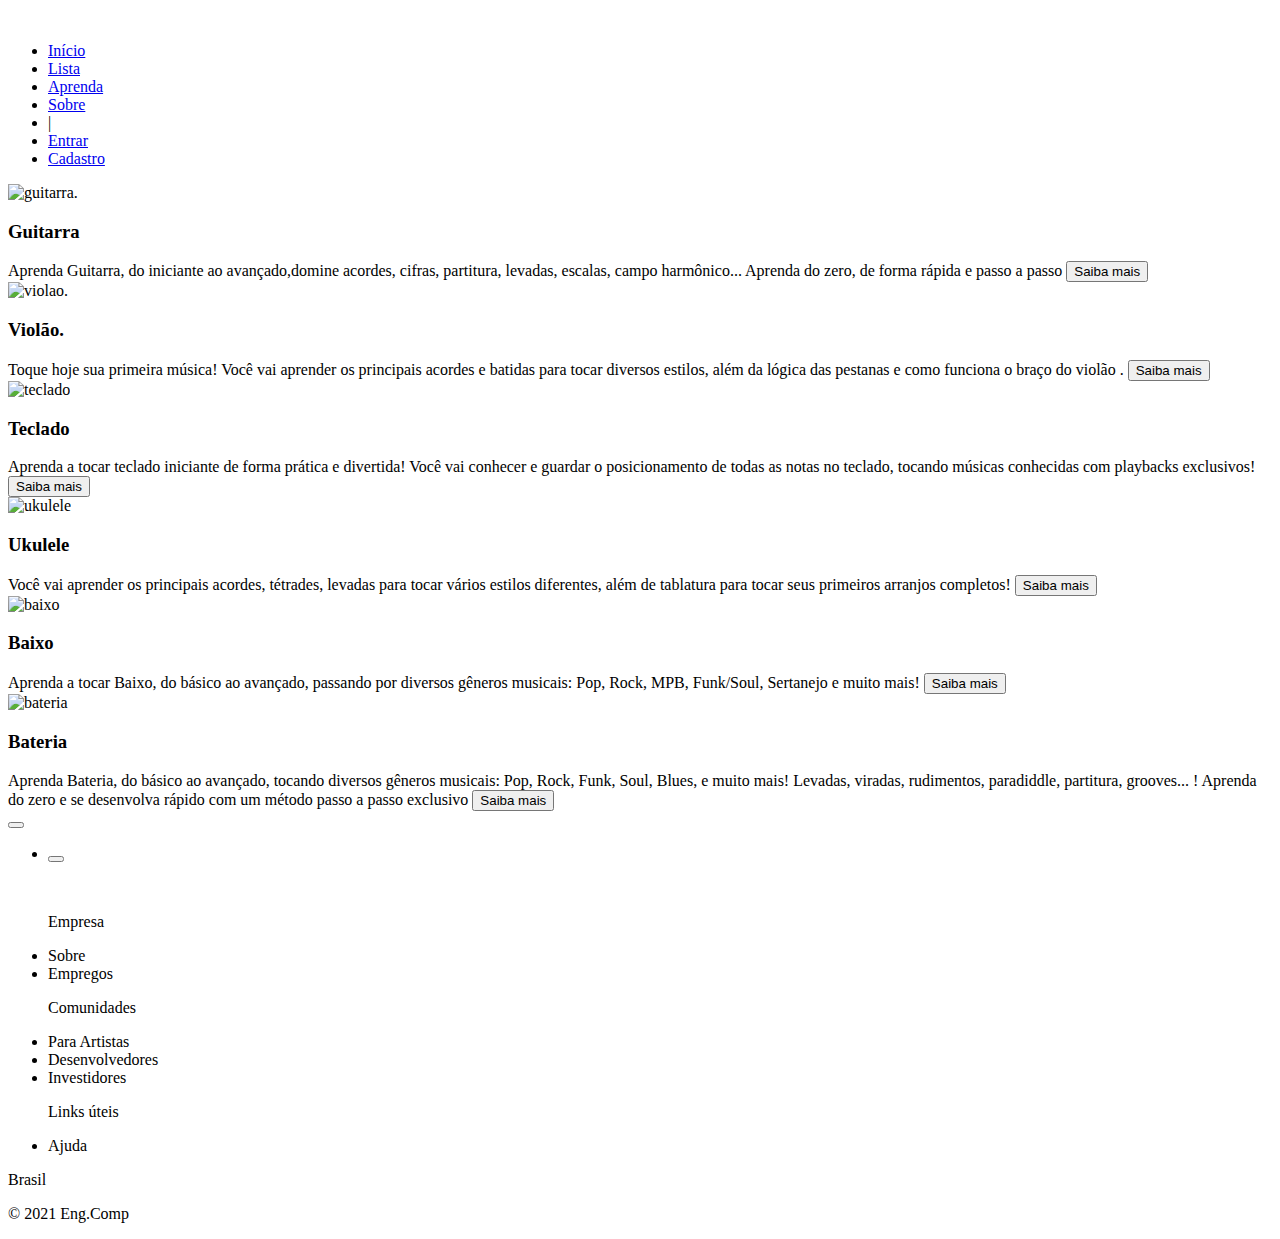
==== aprenda.html @ 6f6e528a "Add files via upload" ====
<!DOCTYPE html>
<html lang="en">

<head>
    <meta charset="UTF-8">
    <meta name="viewport" content="width=device-width, initial-scale=1.0">
    <link rel="stylesheet" href="css/style.css">
    <link rel="stylesheet" media="screen and (max-width: 1040px)" href="css/mobile.css">
    <link rel="shortcut icon" type="imagex/png" href="./img/logositeico.ico">
    <title>Music Academy</title>
</head>

<body>
    <nav id="navbar">
        <div id="navbar-container">
            <a class="navbar-brand" href="aprenda.html">
            <img src="./img/logov2black.png" alt="" class="logo" />
            <ul id="navbar-items">
                <li><a href="#slides">Início</a></li>
                <li><a href="#clients">Lista</a></li>
                <li><a href="#clients">Aprenda</a></li>
                <li><a href="#gallery">Sobre</a></li>
                <li><a>|</a></li>
                <li><a href="cadastro.html">Entrar</a></li>
                <li><a href="cadastro.html">Cadastro</a></li>
            </ul>
        </div>
    </nav>

    <main class="cards">
        <section class="card guitarra">
            <div class="icon">
                <img src="./img/electricguitar.png" alt="guitarra.">
            </div>
            <h3>Guitarra</h3>
            <span>Aprenda Guitarra, do iniciante ao avançado,domine acordes, cifras, partitura, levadas, escalas, campo harmônico... Aprenda do zero, de forma rápida e passo a passo</span>
            <button>Saiba mais</button>
        </section>
        <section class="card violao">
            <div class="icon">
                <img src="./img/violao.png" alt="violao.">
            </div>
            <h3>Violão.</h3>
            <span>Toque hoje sua primeira música! Você vai aprender os principais acordes e batidas para tocar diversos estilos, além da lógica das pestanas e como funciona o braço do violão .</span>
            <button>Saiba mais</button>
        </section>
        <section class="card teclado">
            <div class="icon">
                <img src="./img/teclado.png" alt="teclado">
            </div>
            <h3>Teclado</h3>
            <span>Aprenda a tocar teclado iniciante de forma prática e divertida! Você vai conhecer e guardar o posicionamento de todas as notas no teclado, tocando músicas conhecidas com playbacks exclusivos!</span>
            <button>Saiba mais</button>
        </section>
        <section class="card ukulele">
            <div class="icon">
                <img src="./img/teclado.png" alt="ukulele">
            </div>
            <h3>Ukulele</h3>
            <span>Você vai aprender os principais acordes, tétrades, levadas para tocar vários estilos diferentes, além de tablatura para tocar seus primeiros arranjos completos!</span>
            <button>Saiba mais</button>
        </section>
        <section class="card baixo">
            <div class="icon">
                <img src="./img/teclado.png" alt="baixo">
            </div>
            <h3>Baixo</h3>
            <span>Aprenda a tocar Baixo, do básico ao avançado, passando por diversos gêneros musicais: Pop, Rock, MPB, Funk/Soul, Sertanejo e muito mais!</span>
            <button>Saiba mais</button>
        </section>
        <section class="card bateria">
            <div class="icon">
                <img src="./img/teclado.png" alt="bateria">
            </div>
            <h3>Bateria</h3>
            <span>Aprenda Bateria, do básico ao avançado, tocando diversos gêneros musicais: Pop, Rock, Funk, Soul, Blues, e muito mais! Levadas, viradas, rudimentos, paradiddle, partitura, grooves... ! Aprenda do zero e se desenvolva rápido com um método passo a passo exclusivo</span>
            <button>Saiba mais</button>
        </section>
    </main>

 	<!-- Acessi -->   
    <div class="fabACESS"  ontouchstart="">
        <button class="main" >
            <i class="fas fa-universal-access fa-2x"></i>
        </button>
        <ul>
          <li>
            <button id="opcao1">
            </button>
          </li>
        </ul>
    </div>

    <!-- Footer -->
	<footer id="footer">
		<div class="footer-content">
			<img src="img/logov2.png" alt="" class="logo" />
			<ul class="footer-menu">
				<p>Empresa</p>
				<li class="footer-menu-item">
					Sobre
				</li>
				<li class="footer-menu-item">
					Empregos
				</li>
			</ul>

			<ul class="footer-menu">
				<p>Comunidades</p>
				<li class="footer-menu-item">
					Para Artistas
				</li>
				<li class="footer-menu-item">
					Desenvolvedores
				</li>
				<li class="footer-menu-item">
					Investidores
				</li>
			</ul>

			<ul class="footer-menu">
				<p>Links úteis</p>
				<li class="footer-menu-item">
					Ajuda
				</li>
			</ul>

			<div class="socials">
				<i class="fab fa-instagram"></i>
				<i class="fab fa-twitter"></i>
				<i class="fab fa-facebook-f"></i>
			</div>
		</div>
		<div class="footer-info">
			<ul class="footer-info-items">
			</ul>
			<div class="rights">
				<div class="country">
					<p>Brasil</p>
				</div>
				<p>&copy; 2021 Eng.Comp</p>
			</div>
		</div>
	</footer>

    <!-- Font Awesome -->
    <script src="https://kit.fontawesome.com/f9e19193d6.js" crossorigin="anonymous"></script>

    <!-- jQuery CDN -->
    <script src="https://code.jquery.com/jquery-3.4.1.min.js"
        integrity="sha256-CSXorXvZcTkaix6Yvo6HppcZGetbYMGWSFlBw8HfCJo=" crossorigin="anonymous"></script>

    <!-- Our JS file -->
    <script src="js/main.js"></script>
    <!-- Slider -->
    <script src="js/slider.js"></script>
</body>

</html>
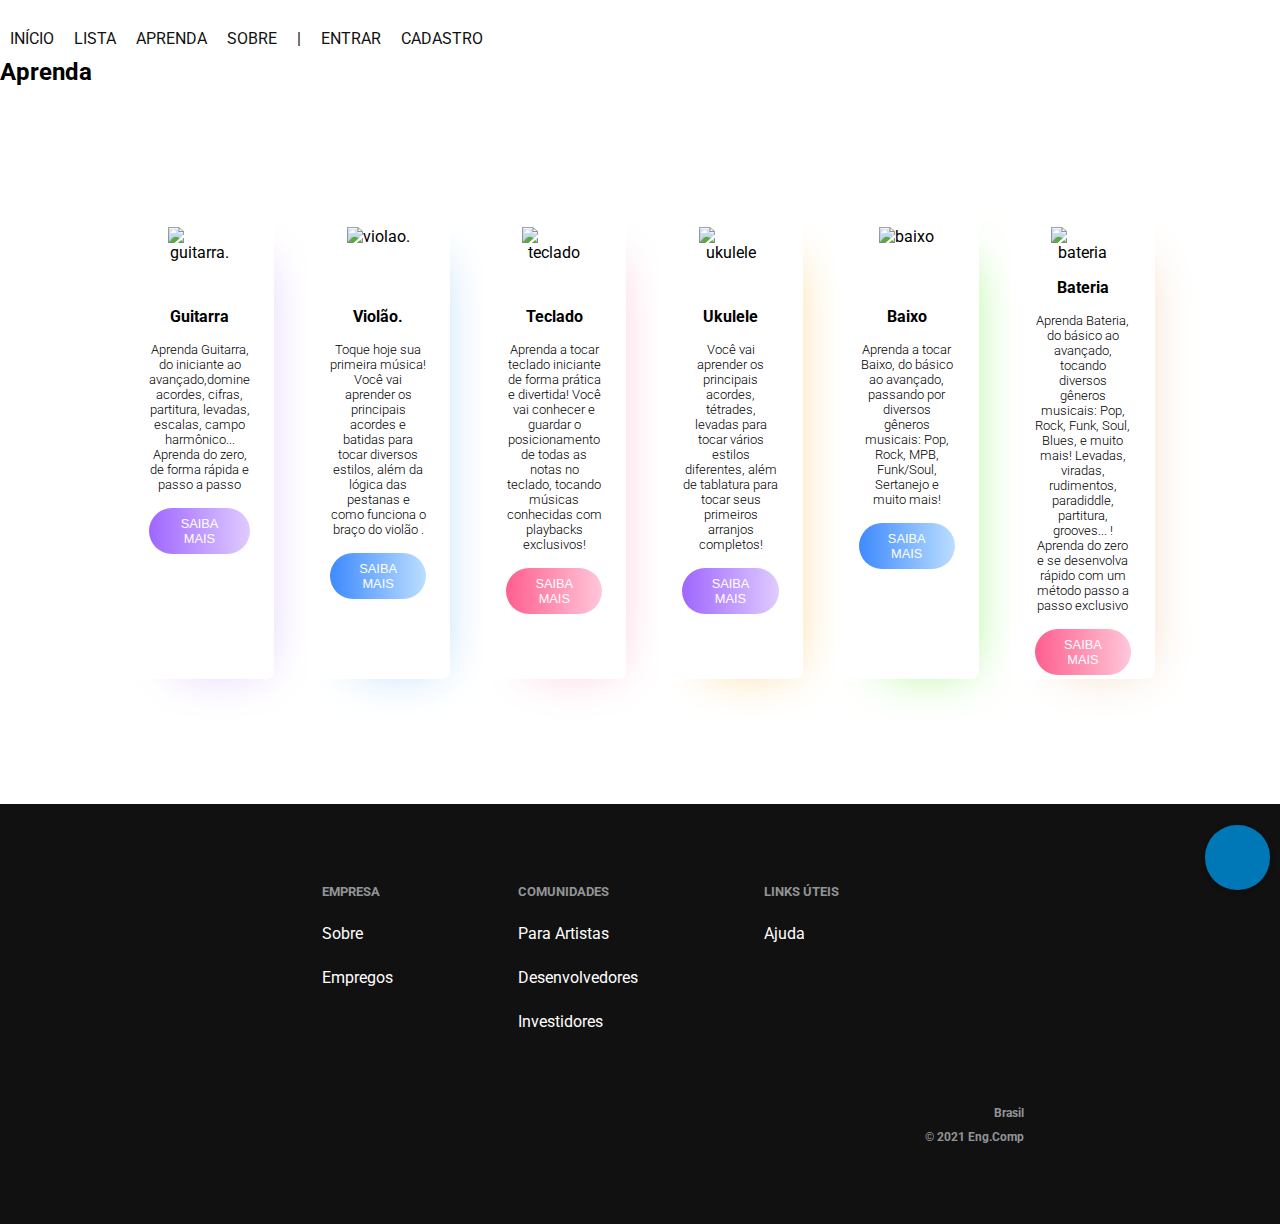
==== commit 994dceb0: "Update aprenda.html" ====
--- a/aprenda.html
+++ b/aprenda.html
@@ -11,14 +11,14 @@
 </head>
 
 <body>
-    <nav id="navbar">
-        <div id="navbar-container">
-            <a class="navbar-brand" href="aprenda.html">
+    <nav id="navbarAprenda">
+        <div id="navbarAprenda-container">
+            <a class="navbar-brand" href="siteprincipal.html">
             <img src="./img/logov2black.png" alt="" class="logo" />
             <ul id="navbar-items">
-                <li><a href="#slides">Início</a></li>
-                <li><a href="#clients">Lista</a></li>
-                <li><a href="#clients">Aprenda</a></li>
+                <li><a href="siteprincipal.html">Início</a></li>
+                <li><a href="lista.html">Lista</a></li>
+                <li><a href="aprenda.html">Aprenda</a></li>
                 <li><a href="#gallery">Sobre</a></li>
                 <li><a>|</a></li>
                 <li><a href="cadastro.html">Entrar</a></li>
@@ -26,6 +26,10 @@
             </ul>
         </div>
     </nav>
+
+    <div class="textaprenda-container">
+        <h2>Aprenda</h2>
+    </div>
 
     <main class="cards">
         <section class="card guitarra">
@@ -54,7 +58,7 @@
         </section>
         <section class="card ukulele">
             <div class="icon">
-                <img src="./img/teclado.png" alt="ukulele">
+                <img src="./img/ukelele.png" alt="ukulele">
             </div>
             <h3>Ukulele</h3>
             <span>Você vai aprender os principais acordes, tétrades, levadas para tocar vários estilos diferentes, além de tablatura para tocar seus primeiros arranjos completos!</span>
@@ -62,7 +66,7 @@
         </section>
         <section class="card baixo">
             <div class="icon">
-                <img src="./img/teclado.png" alt="baixo">
+                <img src="./img/baixo.png" alt="baixo">
             </div>
             <h3>Baixo</h3>
             <span>Aprenda a tocar Baixo, do básico ao avançado, passando por diversos gêneros musicais: Pop, Rock, MPB, Funk/Soul, Sertanejo e muito mais!</span>
@@ -70,7 +74,7 @@
         </section>
         <section class="card bateria">
             <div class="icon">
-                <img src="./img/teclado.png" alt="bateria">
+                <img src="./img/bateria.png" alt="bateria">
             </div>
             <h3>Bateria</h3>
             <span>Aprenda Bateria, do básico ao avançado, tocando diversos gêneros musicais: Pop, Rock, Funk, Soul, Blues, e muito mais! Levadas, viradas, rudimentos, paradiddle, partitura, grooves... ! Aprenda do zero e se desenvolva rápido com um método passo a passo exclusivo</span>
@@ -156,4 +160,4 @@
     <script src="js/slider.js"></script>
 </body>
 
-</html>+</html>
--- a/css/style.css
+++ b/css/style.css
@@ -0,0 +1,1152 @@
+@import url('https://fonts.googleapis.com/css?family=Roboto&display=swap');
+
+* {
+    box-sizing: border-box;
+    padding: 0;
+    margin: 0;
+}
+
+body {
+    font-family: 'Roboto', sans-serif;
+}
+
+a {
+    text-decoration: none;
+    color: inherit;
+}
+
+.btn {
+    display: inline-block;
+    padding: 15px 60px;
+    font-size: 1.1rem;
+    text-transform: uppercase;
+    background: #111;
+    color: #eee;
+    border-radius: 5px;
+    transition: background 500ms ease;
+}
+
+.btn:hover {
+    cursor: pointer;
+    background: #000;
+}
+
+.headline {
+    font-size: 2.2rem;
+    text-transform: uppercase;
+    font-weight: bold;
+    text-align: center;
+    padding-bottom: 50px;
+    letter-spacing: 2px;
+}
+
+/* Navbar */
+#navbar {
+    width: 100%;
+    background: #fff;
+    color: #eee;
+    height: 80px;
+    position: fixed;
+}
+
+#navbar-container {
+    width: 80%;
+    height: 100%;
+    margin: auto;
+    display: flex;
+    justify-content: space-between;
+    align-items: center;
+}
+
+.logo {
+	height: 50px;
+	width: auto;
+}
+
+#navbar-items {
+    display: flex;
+    list-style: none;
+    text-transform: uppercase;
+    color: #111;
+
+}
+
+#navbar-items li {
+    padding: 10px;
+}
+.navbar-brand {
+    padding: 0;
+    color: #FFF;
+}
+  
+.navbar-brand:hover {
+    color: #FFF;
+}
+
+/* About */
+#features {
+    width: 100%;
+    background: #222;
+    color: #eee;
+    padding: 50px;
+    margin-top: 115px;/*mexer aqui*/
+
+}
+
+#features-container {
+    width: 100%;
+    display: grid;
+    grid-template-columns: repeat(3, 1fr);
+    grid-column-gap: 50px;
+}
+
+.feature {
+    flex-direction: column;
+    background: #333;
+    padding: 20px;
+    border-radius: 5px;
+}
+
+.feature-title {
+    font-size: 1.5rem;
+    font-weight: bold;
+}
+
+/* Goals */
+#goals {
+    width: 100%;
+    padding: 50px;
+}
+
+#goals-container {
+    display: flex;
+    justify-content: center;
+    align-items: center;
+}
+
+#items {
+    width: 650px;
+}
+
+#items .item {
+    display: flex;
+    padding: 10px;
+    margin: 15px 0;
+    font-size: 1.2rem;
+}
+
+
+
+/* Footer */
+#footer {
+	background: #111;
+	color: white;
+	padding: 80px 0;
+}
+
+#footer .footer-content {
+	display: flex;
+	width: 60%;
+	margin: auto;
+	justify-content: space-between;
+}
+
+#footer .footer-content .footer-menu {
+	margin: 0 60px;
+	list-style: none;
+}
+
+#footer .footer-content .footer-menu .footer-menu-item {
+	margin: 25px 0;
+	transition: all 300ms ease;
+}
+
+#footer .footer-content .footer-menu .footer-menu-item:hover {
+	color: #fff;
+	cursor: pointer;
+}
+
+#footer .footer-content .footer-menu p {
+	font-weight: bold;
+	text-transform: uppercase;
+	color: #919496;
+	font-size: 0.8rem;
+}
+
+/* Footer Socials */
+.socials {
+	display: flex;
+}
+
+.socials i {
+	margin: 0 20px;
+	font-size: 1.7rem;
+	transition: all 300ms ease;
+}
+
+.socials i:hover {
+	color: #fff;
+	cursor: pointer;
+}
+
+/* Footer Info */
+.footer-info {
+	display: flex;
+	justify-content: space-between;
+	align-items: flex-end;
+	width: 60%;
+	margin: auto;
+	font-weight: bold;
+	color: #919496;
+	font-size: 0.75rem;
+	padding-top: 50px;
+}
+
+.footer-info .footer-info-items {
+	display: flex;
+	list-style: none;
+}
+
+.footer-info .footer-info-items .footer-info-item {
+	margin: 0 10px;
+	transition: all 300ms ease;
+}
+
+.footer-info .footer-info-items .footer-info-item:hover {
+	color: #ffff;
+	cursor: pointer;
+}
+
+.footer-info .rights .country {
+	display: flex;
+	justify-content: flex-end;
+	align-items: center;
+	margin-bottom: 10px;
+}
+
+.footer-info .rights .country p {
+	transition: all 300ms ease;
+}
+
+.footer-info .rights .country p:hover {
+	color: #fff;
+	cursor: pointer;
+}
+
+.footer-info .rights .country .brazil-flag {
+	height: 20px;
+	width: auto;
+	display: inline-block;
+	margin-left: 10px;
+}
+
+/*Slider*/
+.slide{
+    width: 1890px;
+    height: 680px;
+    overflow: hidden;
+    transition: all 0.4s;
+}
+.slides{
+    width: 5120px;
+    display: flex;
+}
+.videos video{
+    width: 1890px;
+    height: 680px;
+    
+}
+#atual{
+    transition: all 4s;
+}
+.btns{
+    position: absolute;
+    color: #fff;
+    padding: 10px;
+    text-align: center;
+    display: flex;
+    align-items: center;
+    justify-content: center;
+    cursor: pointer;
+    transition: all 0.4s;
+    font-size: 1.7em;
+    margin-top: -5px;
+}
+.btns:hover{
+    transform: scale(1.5);
+    color: #000;
+}
+#voltar{
+    top: 38%;
+    left: 9%;
+}
+#next{
+    top: 38%;
+    right: 10%;
+}
+.balls{
+    position: absolute;
+    width: 1900px;
+    display: flex;
+    justify-content: center;
+    margin-top: -40px;
+}
+.balls div{
+    transition: all 0.4s;
+    border: 3px solid #fff;
+    padding: 5px;
+    border-radius: 50%;
+    margin-right: 15px;
+    cursor: pointer;
+}
+.balls div:hover{
+    background-color: #000;
+}
+.videoAtual{
+    transition: all 0.4s;
+    background: #fff;
+}
+
+ /* Acess*/
+.fabACESS{
+    position: fixed;
+    bottom:10px;
+    right:10px;
+  }
+  
+  .fabACESS button{
+    cursor: pointer;
+    width: 250px;
+    height: 300px;
+    background-color: #fff;
+    border: none;
+    box-shadow: 0 1px 5px rgba(0,0,0,.4);
+    font-size: 24px;
+    color: white;
+      
+    -webkit-transition: .2s ease-out;
+    -moz-transition: .2s ease-out;
+    transition: .2s ease-out;
+  }
+  
+  .fabACESS button.main{
+    position: absolute;
+    width: 65px;
+    height: 65px;
+    border-radius: 32px;
+    background-color: #0077b6;
+    right: 0;
+    bottom: 0;
+    z-index: 20;
+  }
+
+  
+  .fabACESS ul{
+    position:absolute;
+    bottom: 0;
+    right: 0;
+    padding:0;
+    padding-right:5px;
+    margin:0;
+    list-style:none;
+    z-index:10;
+    
+    -webkit-transition: .2s ease-out;
+    -moz-transition: .2s ease-out;
+    transition: .2s ease-out;
+  }
+  
+  .fabACESS ul li{
+    display: flex;
+    justify-content: flex-start;
+    position: relative;
+    margin-bottom: -10%;
+    opacity: 0;
+    
+    -webkit-transition: .3s ease-out;
+    -moz-transition: .3s ease-out;
+    transition: .3s ease-out;
+  }
+  
+  .fabACESS ul li label{
+    margin-right:10px;
+    white-space: nowrap;
+    display: block;
+    margin-top: 10px;
+    padding: 5px 8px;
+    background-color: white;
+    box-shadow: 0 1px 3px rgba(0,0,0,.2);
+    border-radius:3px;
+    height: 20px;
+    font-size: 18px;
+    pointer-events: none;
+    opacity:0;
+    
+    -webkit-transition: .2s ease-out;
+    -moz-transition: .2s ease-out;
+    transition: .2s ease-out;
+  }
+  
+  .fabACESS button.main:active,
+  .fabACESS button.main:focus{
+    outline: none;
+    background-color: #0077b6;
+    box-shadow: 0 3px 8px rgba(0,0,0,.5);
+   }
+   
+  
+  .fabACESS button.main:active + ul,
+  .fabACESS button.main:focus + ul{
+    bottom: 70px;
+  }
+  
+  .fabACESS button.main:active + ul li,
+  .fabACESS button.main:focus + ul li{
+    margin-bottom: 10px;
+    opacity: 1;
+  }
+  
+  .fabACESS button.main:active + ul li:hover label,
+  .fabACESS button.main:focus + ul li:hover label{
+    opacity: 1;
+/*Cards*/
+}
+  main.cards {
+    display: flex;
+    padding: 125px;
+}
+
+main.cards section.card {
+    display: flex;
+    flex-direction: column;
+    align-items: center;
+    text-align: center;
+    background: white;
+    padding: 1rem 1.5rem;
+    border-radius: 8px;
+    max-height: 468px;
+    margin-left: 32px;
+}
+
+main.cards section.card:first-child {
+    margin-left: 0;
+}
+
+main.cards section.card .icon {
+    width: 64px;
+    height: 64px;
+}
+
+main.cards section.card img {
+    width: 100%;
+}
+
+main.cards section.card h3 {
+    font-size: 100%;
+    margin: 16px 0;
+}
+
+main.cards section.card span {
+    font-weight: 300;
+    max-width: 240px;
+    font-size: 80%;
+    margin-bottom: 16px;
+}
+
+main.cards section.card button {
+    padding: 0.5rem 1rem;
+    text-transform: uppercase;
+    border-radius: 32px;
+    border: 0;
+    cursor: pointer;
+    font-size: 80%;
+    font-weight: 500;
+    color: #fff;
+    margin-bottom: 16px 0;
+}
+
+main.cards section.card.guitarra button {
+    background: linear-gradient(to right, #9F66FF, #DFCBFF);
+}
+main.cards section.card.violao button {
+    background: linear-gradient(to right, #3E8AFF, #BBDEFF);
+}
+main.cards section.card.teclado button {
+    background: linear-gradient(to right, #FE5F8F, #FFC7D9);
+}
+
+main.cards section.card.guitarra {
+    box-shadow: 20px 20px 50px -30px #DBC4FF;
+}
+main.cards section.card.violao {
+    box-shadow: 20px 20px 50px -30px #AFD6FF;
+}
+main.cards section.card.teclado {
+    box-shadow: 20px 20px 50px -30px #FFC1D5;
+}
+
+
+
+main.cards section.card.ukulele button {
+    background: linear-gradient(to right, #9F66FF, #DFCBFF);
+}
+main.cards section.card.baixo button {
+    background: linear-gradient(to right, #3E8AFF, #BBDEFF);
+}
+main.cards section.card.bateria button {
+    background: linear-gradient(to right, #FE5F8F, #FFC7D9);
+}
+
+main.cards section.card.ukulele {
+    box-shadow: 20px 20px 50px -30px #fad389;
+}
+main.cards section.card.baixo {
+    box-shadow: 20px 20px 50px -30px #9cf47c;
+}
+main.cards section.card.bateria {
+    box-shadow: 20px 20px 50px -30px #f2d3ba;
+}
+
+
+@media screen and (max-width: 720px) {
+    main.cards {
+        flex-direction: column;
+    }
+
+    main.cards section.card {
+        margin-left: 0;
+        margin-bottom: 32px;
+    }
+
+    main.cards section.card:last-child {
+        margin-bottom: 0;
+    }
+
+    main.cards section.card button {
+        font-size: 70%;
+    }
+
+}
+
+/* cadastro */
+
+@import url('https://fonts.googleapis.com/css2?family=Roboto&display=swap');
+
+.containercadrastro {
+    display: flex;
+    justify-content: center;
+    align-items: center;
+    height: 100vh;
+    background-color: #2e2e2e;
+}
+.content {
+    background-color: #fff;
+    border-radius: 15px;
+    width: 1400px;
+    height: 80%;
+    justify-content: space-between;
+    align-items: center;
+    position: relative;
+}
+.content::before {
+    content: "";
+    position: absolute;
+    background-color: #9c9c9c;
+    width: 40%;
+    height: 100%;
+    border-top-left-radius: 15px;
+    border-bottom-left-radius: 15px;
+
+
+    left: 0;
+}
+.title {
+    font-size: 33px;
+    font-weight: bold;
+    text-transform: capitalize;
+}
+.title-primary {
+    color: #fff;
+}
+.title-second {
+    color: #111;
+}
+.description {
+    font-size: 18px;
+    font-weight: 300;
+    line-height: 30px;
+}
+.description-primary {
+    color: #fff;
+}
+.description-second {
+    color: #111;
+}
+.btnCADASTRO {
+    border-radius: 16px;
+    text-transform: uppercase;
+    color: #fff;
+    font-size: 12px;
+    padding: 10px 55px;
+    cursor: pointer;
+    font-weight: bold;
+    width: 170px;
+    align-self: center;
+    border: none;
+    margin-top: 1rem;
+}
+.btn-primaryCADASTRO {
+    background-color: #111;
+    border: 1px solid #111;
+    transition: background-color .5s;
+}
+.btn-primaryCADASTRO:hover {
+    background-color: #fff;
+    color: #111;
+}
+.btn-secondCADASTRO {
+    background-color: #111;
+    border: 1px solid #111;
+    transition: background-color .5s;
+}
+.btn-secondCADASTRO:hover {
+    background-color: #fff;
+    border: 1px solid #111;
+    color: #111;
+}
+.first-content {
+    display: flex;
+}
+.first-content .second-column {
+    z-index: 11;
+}
+.first-column {
+    text-align: center;
+    width: 40%;
+    z-index: 10;
+}
+.second-column {
+    width: 60%;
+    display: flex;
+    flex-direction: column;
+    align-items: center;
+}
+.social-media {
+    margin: 1rem 0;
+}
+.link-social-media:not(:first-child){
+    margin-left: 10px;
+}
+.link-social-media .item-social-media {
+    transition: background-color .5s;
+}
+.link-social-media:hover .item-social-media{
+    background-color: #58af9b;
+    color: #fff;
+    border-color: #58af9b;
+}
+.list-social-media {
+    display: flex;
+    list-style-type: none;
+}
+.item-social-media {
+    border: 1px solid #bdc3c7;
+    border-radius: 50%;
+    width: 35px;
+    height: 35px;
+    line-height: 35px;
+    text-align: center;
+    color: #95a5a6;
+}
+.form {
+    display: flex;
+    flex-direction: column;
+    width: 55%;
+}
+.form input {
+    height: 45px;
+    width: 100%;
+    border: none;
+    background-color: #ecf0f1;
+}
+
+.label-input {
+    background-color: #ecf0f1;
+    display: flex;
+    align-items: center;
+    margin: 8px;
+}
+.icon-modify {
+    color: #7f8c8d;
+    padding: 0 5px;
+}
+
+/* second content*/
+
+.second-content {
+    position: absolute;
+    display: flex;
+}
+.second-content .first-column {
+    order: 2;
+    z-index: -1;
+}
+.second-content .second-column {
+    order: 1;
+    z-index: -1;
+}
+.password {
+    color: #34495e;
+    font-size: 14px;
+    margin: 15px 0;
+    text-align: center;
+}
+.password::first-letter {
+    text-transform: capitalize;
+}
+
+
+
+.sign-in-js .first-content .first-column {
+    z-index: -1;
+}
+
+.sign-in-js .second-content .second-column {
+    z-index: 11;
+}
+.sign-in-js .second-content .first-column {
+    z-index: 13;
+}
+
+.sign-in-js .content::before {
+    left: 60%;
+    border-top-left-radius: 0;
+    border-bottom-left-radius: 0;
+    border-top-right-radius: 15px;
+    border-bottom-right-radius: 15px;
+    animation: slidein 1.3s; /*MODIFIQUEI DE 3s PARA 1.3s*/
+
+    z-index: 12;
+}
+
+.sign-up-js .content::before {
+    animation: slideout 1.3s; /*MODIFIQUEI DE 3s PARA 1.3s*/
+
+    z-index: 12;
+}
+
+.sign-up-js .second-content .first-column,
+.sign-up-js .second-content .second-column {
+    z-index: -1;
+}
+
+.sign-up-js .first-content .second-column {
+    z-index: 11;
+}
+
+.sign-up-js .first-content .first-column {
+    z-index: 13;    
+}
+
+
+/* DESLOCAMENTO CONTEÚDO ATRÁS DO CONTENT:BEFORE*/
+.sign-in-js .first-content .second-column {
+
+    z-index: -1;
+    position: relative;
+    animation: deslocamentoEsq 1.3s; /*MODIFIQUEI DE 3s PARA 1.3s*/
+}
+
+.sign-up-js .second-content .second-column {
+    position: relative;
+    z-index: -1;
+    animation: deslocamentoDir 1.3s; /*MODIFIQUEI DE 3s PARA 1.3s*/
+}
+
+/*ANIMAÇÃOO CSS PARA O CONTEÚDO*/
+
+@keyframes deslocamentoEsq {
+
+    from {
+        left: 0;
+        opacity: 1;
+        z-index: 12;
+    }
+
+    25% {
+        left: -80px;
+        opacity: .5;
+        /* z-index: 12; NÃO HÁ NECESSIDADE */
+    }
+
+    50% {
+        left: -100px;
+        opacity: .2;
+        /* z-index: 12; NÃO HÁ NECESSIDADE */
+    }
+
+    to {
+        left: -110px;
+        opacity: 0;
+        z-index: -1;
+    }
+}
+
+
+@keyframes deslocamentoDir {
+
+    from {
+        left: 0;
+        z-index: 12;
+    }
+
+    25% {
+        left: 80px;
+        /* z-index: 12;  NÃO HÁ NECESSIDADE*/
+    }
+
+    50% {
+        left: 100px;
+        /* z-index: 12; NÃO HÁ NECESSIDADE*/
+        /* background-color: yellow;  Exemplo que dei no vídeo*/
+    }
+
+    to {
+        left: 110px;
+        z-index: -1;
+    }
+}
+
+
+/*ANIMAÇÃO CSS*/
+
+@keyframes slidein {
+
+    from {
+        left: 0;
+        width: 40%;
+    }
+
+    25% {
+        left: 5%;
+        width: 50%;
+    }
+
+    50% {
+        left: 25%;
+        width: 60%;
+    }
+
+    75% {
+        left: 45%;
+        width: 50%;
+    }
+
+    to {
+        left: 60%;
+        width: 40%;
+    }
+}
+
+@keyframes slideout {
+
+    from {
+        left: 60%;
+        width: 40%;
+    }
+
+    25% {
+        left: 45%;
+        width: 50%;
+    }
+
+    50% {
+        left: 25%;
+        width: 60%;
+    }
+
+    75% {
+        left: 5%;
+        width: 50%;
+    }
+
+    to {
+        left: 0;
+        width: 40%;
+    }
+}
+
+@media screen and (max-width: 1040px) {
+    .content {
+        width: 100%;
+        height: 100%;
+    }
+
+    .content::before {
+        width: 100%;
+        height: 40%;
+        top: 0;
+        border-radius: 0;
+    }
+    .first-content, .second-content {
+        flex-direction: column;
+        justify-content: space-around;
+    }
+
+    .first-column, .second-column {
+        width: 100%;
+    }
+    
+    .sign-in-js .content::before {
+        top: 60%;
+        left: 0;
+        border-radius: 0;
+
+    }
+
+    .form {
+        width: 90%;
+    }
+    
+    /* ANIMAÇÃO MOBILE CSS*/
+
+    @keyframes deslocamentoEsq {
+
+        from {
+            top: 0;
+            opacity: 1;
+            z-index: 12;
+        }
+    
+        25% {
+            top: -80px;
+            opacity: .5;
+            /* z-index: 12; NÃO HÁ NECESSIDADE */
+        }
+    
+        50% {
+            top: -100px;
+            opacity: .2;
+            /* z-index: 12; NÃO HÁ NECESSIDADE */
+        }
+    
+        to {
+            top: -110px;
+            opacity: 0;
+            z-index: -1;
+        }
+    }
+    
+    
+    @keyframes deslocamentoDir {
+    
+        from {
+            top: 0;
+            z-index: 12;
+        }
+    
+        25% {
+            top: 80px;
+            /* z-index: 12;  NÃO HÁ NECESSIDADE*/
+        }
+    
+        50% {
+            top: 100px;
+            /* z-index: 12; NÃO HÁ NECESSIDADE*/
+            /* background-color: yellow;  Exemplo que dei no vídeo*/
+        }
+    
+        to {
+            top: 110px;
+            z-index: -1;
+        }
+    }
+    
+    
+    
+    @keyframes slidein {
+    
+        from {
+            top: 0;
+            height: 40%;
+        }
+    
+        25% {
+            top: 5%;
+            height: 50%;
+        }
+    
+        50% {
+            top: 25%;
+            height: 60%;
+        }
+    
+        75% {
+            top: 45%;
+            height: 50%;
+        }
+    
+        to {
+            top: 60%;
+            height: 40%;
+        }
+    }
+    
+    @keyframes slideout {
+    
+        from {
+            top: 60%;
+            height: 40%;
+        }
+    
+        25% {
+            top: 45%;
+            height: 50%;
+        }
+    
+        50% {
+            top: 25%;
+            height: 60%;
+        }
+    
+        75% {
+            top: 5%;
+            height: 50%;
+        }
+    
+        to {
+            top: 0;
+            height: 40%;
+        }
+    }
+   
+}
+
+@media screen and (max-width: 740px) {
+    .form {
+        width: 50%;
+    }
+}
+
+@media screen and (max-width: 425px) {
+    .form {
+        width: 100%;
+    }
+}
+main.cardsLista {
+    display: flex;
+    padding: 125px;
+}
+
+main.cardsLista section.card {
+    display: flex;
+    flex-direction: column;
+    align-items: center;
+    text-align: center;
+    background: white;
+    padding: 1rem 1.5rem;
+    border-radius: 8px;
+    max-height: 468px;
+    margin-left: 32px;
+}
+
+main.cardsLista section.card:first-child {
+    margin-left: 0;
+}
+
+main.cardsLista section.card .icon {
+    width: 64px;
+    height: 64px;
+}
+
+main.cardsLista section.card img {
+    width: 100%;
+}
+
+main.cardsLista section.card h3 {
+    font-size: 100%;
+    margin: 16px 0;
+}
+
+main.cardsLista section.card span {
+    font-weight: 300;
+    max-width: 240px;
+    font-size: 80%;
+    margin-bottom: 16px;
+}
+
+main.cardsLista section.card button {
+    padding: 0.5rem 1rem;
+    text-transform: uppercase;
+    border-radius: 32px;
+    border: 0;
+    cursor: pointer;
+    font-size: 80%;
+    font-weight: 500;
+    color: #fff;
+    margin-bottom: 16px 0;
+}
+main.cardsLista section.card.guitarra button {
+    background: linear-gradient(to right, #9F66FF, #DFCBFF);
+}
+main.cardsLista section.card.violao button {
+    background: linear-gradient(to right, #3E8AFF, #BBDEFF);
+}
+main.cardsLista section.card.teclado button {
+    background: linear-gradient(to right, #FE5F8F, #FFC7D9);
+}
+
+main.cardsLista section.card.guitarra {
+    box-shadow: 20px 20px 50px -30px #DBC4FF;
+    
+}
+main.cardsLista section.card.violao {
+    box-shadow: 20px 20px 50px -30px #AFD6FF;
+}
+main.cardsLista section.card.teclado {
+    box-shadow: 20px 20px 50px -30px #FFC1D5;
+}
+
+.div-lista{
+    background-image: url("./img/electricguitar.png");
+}
+
+.RadialProgress {
+    --hue: 220;
+    --holesize: 65%;
+    --track-bg: hsl(233 34% 92%);
+    
+    
+    block-size: 50vmin;
+    inline-size: 50vmin;
+    min-inline-size: 100px;
+    min-block-size: 100px;
+    display: grid;
+    place-items: center;
+    position: relative;
+    font-weight: 700;
+    font-size: max(10vmin, 1.4rem);
+    background-image: url("./img/electricguitar.png");
+    &::before {
+            content: '';
+            position: absolute;
+            top: 0;
+            bottom: 0;
+            left: 0;
+            right: 0;
+            border-radius: 50%;
+            z-index: -1;
+            background: conic-gradient(
+                hsl(var(--hue) 100% 70%),
+                hsl(var(--hue) 100% 40%),
+                hsl(var(--hue) 100% 70%) var(--progress, 0%),
+                var(--track-bg) var(--progress, 0%) 100%
+            );
+            
+            mask-image: radial-gradient(
+                transparent var(--holesize),
+                black calc(var(--holesize) + 0.5px)
+            );
+            
+    }
+}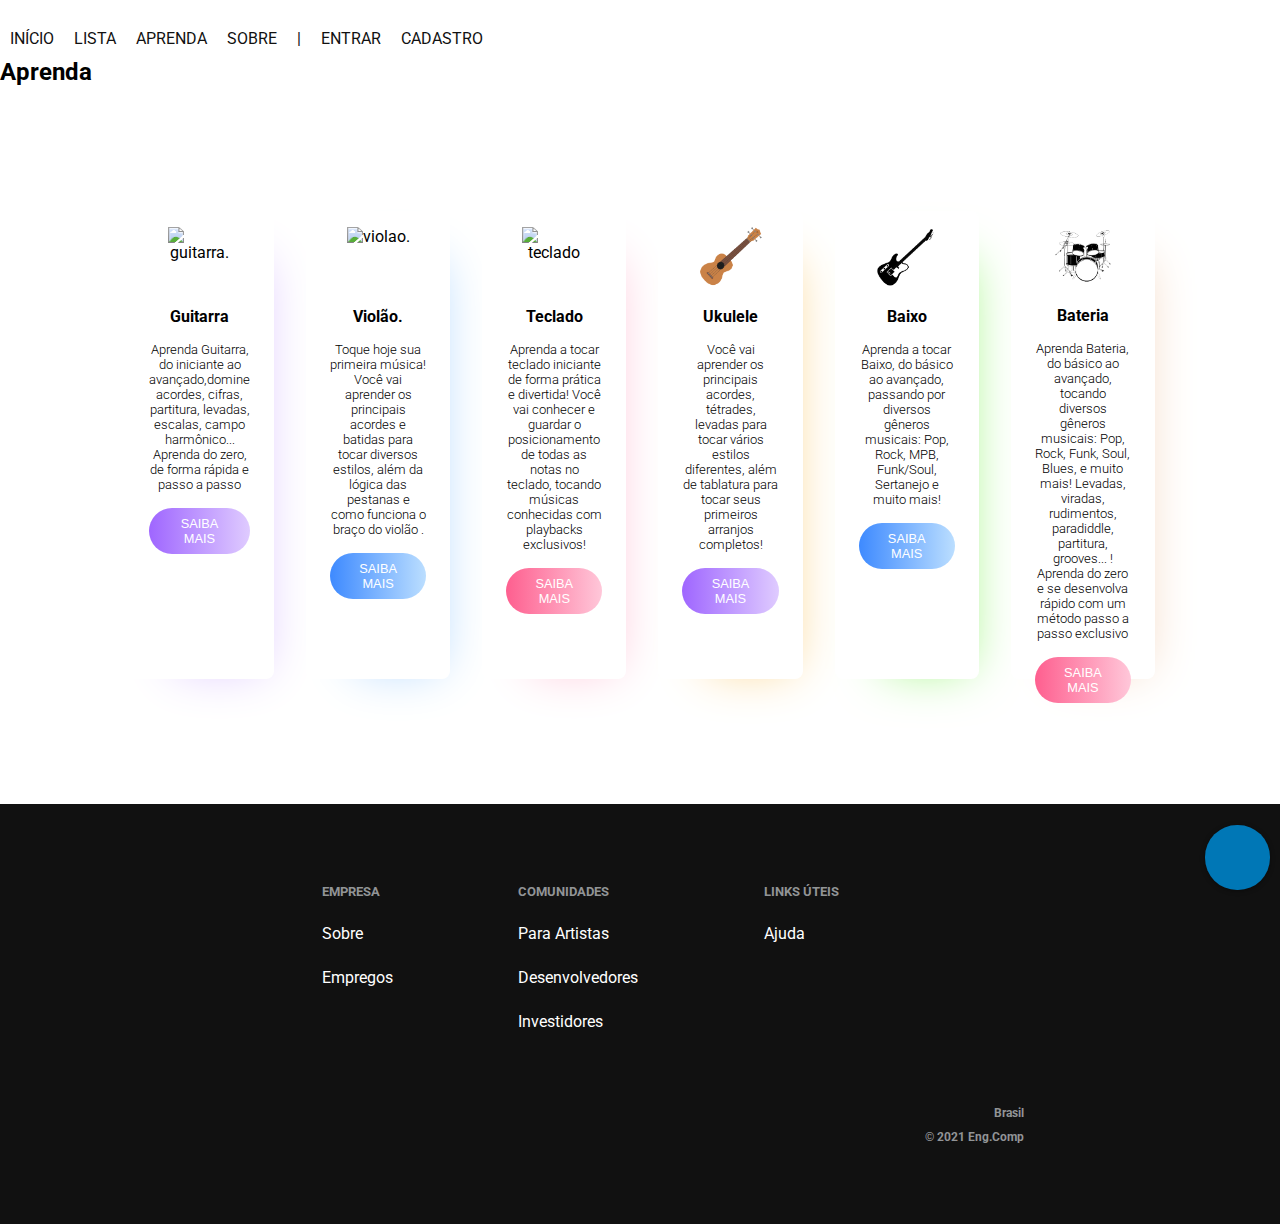
==== commit e71a1972: "Menu href fix" ====
--- a/aprenda.html
+++ b/aprenda.html
@@ -13,13 +13,13 @@
 <body>
     <nav id="navbarAprenda">
         <div id="navbarAprenda-container">
-            <a class="navbar-brand" href="siteprincipal.html">
+            <a class="navbar-brand" href="index.html">
             <img src="./img/logov2black.png" alt="" class="logo" />
             <ul id="navbar-items">
-                <li><a href="siteprincipal.html">Início</a></li>
+                <li><a href="index.html">Início</a></li>
                 <li><a href="lista.html">Lista</a></li>
                 <li><a href="aprenda.html">Aprenda</a></li>
-                <li><a href="#gallery">Sobre</a></li>
+                <li><a href="siteprincipal.html">Sobre</a></li>
                 <li><a>|</a></li>
                 <li><a href="cadastro.html">Entrar</a></li>
                 <li><a href="cadastro.html">Cadastro</a></li>
--- a/css/style.css
+++ b/css/style.css
@@ -134,8 +134,25 @@
     margin: 15px 0;
     font-size: 1.2rem;
 }
-
-
+.main-btn{
+    height: 60px;
+    width: 250px;
+    background: #00bef4; 
+    border-radius: 6px; 
+    padding: 15px; 
+    cursor: pointer; 
+    color: #fff; 
+    border: none; 
+    font-size: 20px;
+    top: 50%;
+    left: 50%;
+    margin-top: 75px;
+    margin-left: 815px;
+}
+.main-btn:hover {
+    cursor: pointer;
+    background: #005C75;
+}
 
 /* Footer */
 #footer {
@@ -1034,11 +1051,13 @@
     }
 }
 main.cardsLista {
+    
     display: flex;
     padding: 125px;
 }
 
 main.cardsLista section.card {
+    z-index: auto;
     display: flex;
     flex-direction: column;
     align-items: center;
@@ -1054,6 +1073,15 @@
     margin-left: 0;
 }
 
+main.cardsLista section.card .RadialProgressGuitarra {
+    width: 256px;
+    height: 256px;
+}
+
+main.cardsLista section.card .RadialProgressViolao {
+    width: 256px;
+    height: 256px;
+}
 main.cardsLista section.card .icon {
     width: 64px;
     height: 64px;
@@ -1107,15 +1135,11 @@
     box-shadow: 20px 20px 50px -30px #FFC1D5;
 }
 
-.div-lista{
-    background-image: url("./img/electricguitar.png");
-}
-
-.RadialProgress {
+
+.RadialProgressGuitarra {
     --hue: 220;
     --holesize: 65%;
     --track-bg: hsl(233 34% 92%);
-    
     
     block-size: 50vmin;
     inline-size: 50vmin;
@@ -1126,7 +1150,7 @@
     position: relative;
     font-weight: 700;
     font-size: max(10vmin, 1.4rem);
-    background-image: url("./img/electricguitar.png");
+    
     &::before {
             content: '';
             position: absolute;
@@ -1139,7 +1163,7 @@
             background: conic-gradient(
                 hsl(var(--hue) 100% 70%),
                 hsl(var(--hue) 100% 40%),
-                hsl(var(--hue) 100% 70%) var(--progress, 0%),
+                hsl(var(--hue) 100% 70%) var(--progressGuitarra, 0%),
                 var(--track-bg) var(--progress, 0%) 100%
             );
             
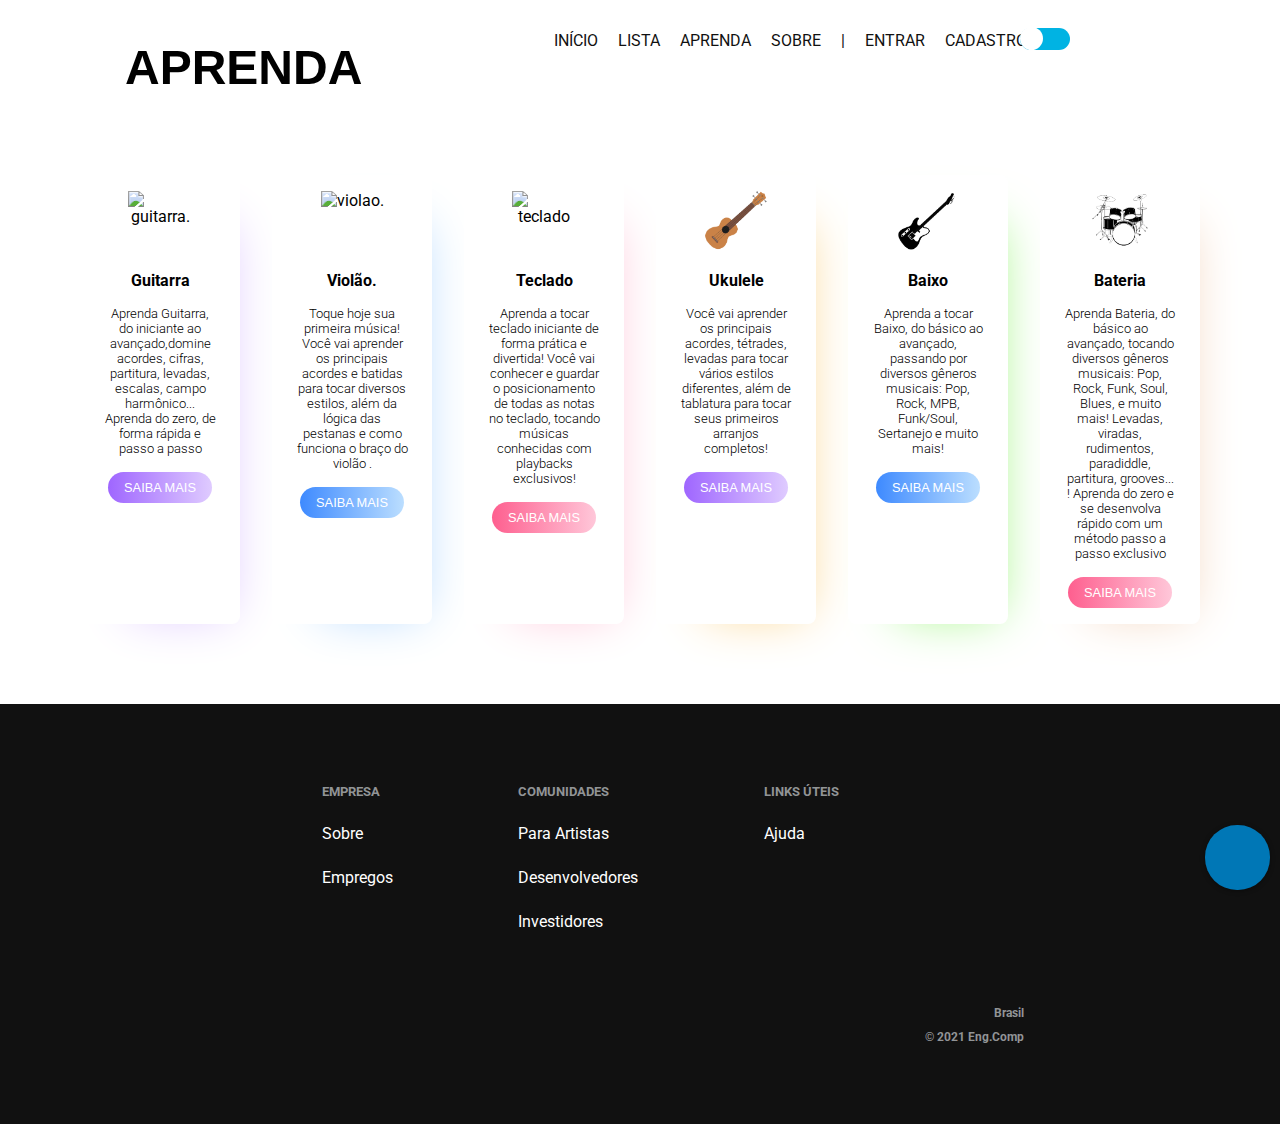
==== commit a5f751b1: "Update In Index.html and Menu" ====
--- a/aprenda.html
+++ b/aprenda.html
@@ -11,18 +11,30 @@
 </head>
 
 <body>
-    <nav id="navbarAprenda">
-        <div id="navbarAprenda-container">
+    <nav id="navbar">
+        <div id="navbar-container">
             <a class="navbar-brand" href="index.html">
             <img src="./img/logov2black.png" alt="" class="logo" />
             <ul id="navbar-items">
                 <li><a href="index.html">Início</a></li>
                 <li><a href="lista.html">Lista</a></li>
                 <li><a href="aprenda.html">Aprenda</a></li>
-                <li><a href="siteprincipal.html">Sobre</a></li>
+                <li><a href="sobre.html">Sobre</a></li>
                 <li><a>|</a></li>
                 <li><a href="cadastro.html">Entrar</a></li>
                 <li><a href="cadastro.html">Cadastro</a></li>
+                    <!-- Dark Mode Switcher -->
+                <div class="theme-switch-wrapper">
+                    <!-- Text and icon -->
+                    <span id="toggle-icon">
+                    <i class="fas fa-sun"></i>
+                    </span>
+                    <!-- Switcher -->
+                    <label class="theme-switch">
+                    <input type="checkbox" />
+                    <div class="slider round"></div>
+                    </label>
+                </div>
             </ul>
         </div>
     </nav>
--- a/css/style.css
+++ b/css/style.css
@@ -5,6 +5,21 @@
     padding: 0;
     margin: 0;
 }
+[data-theme='dark'] {
+    --primary-color: rgb(150, 65, 255);
+    --primary-variant: #6c63ff;
+    --secondary-color: #03dac5;
+    --on-primary: #000;
+    --on-background: rgba(255, 255, 255, 0.9);
+    --on-background-alt: rgba(255, 255, 255, 0.7);
+    --background: #121212;
+}
+  
+html {
+    box-sizing: border-box;
+    scroll-behavior: smooth;
+}
+  
 
 body {
     font-family: 'Roboto', sans-serif;
@@ -14,6 +29,7 @@
     text-decoration: none;
     color: inherit;
 }
+
 
 .btn {
     display: inline-block;
@@ -41,9 +57,10 @@
 }
 
 /* Navbar */
+
 #navbar {
     width: 100%;
-    background: #fff;
+    background: #fff ;
     color: #eee;
     height: 80px;
     position: fixed;
@@ -68,6 +85,7 @@
     list-style: none;
     text-transform: uppercase;
     color: #111;
+    margin-right: 115px;
 
 }
 
@@ -80,6 +98,48 @@
 }
   
 .navbar-brand:hover {
+    color: #FFF;
+}
+
+/* Navbar Aprenda */
+#navbarAprenda {
+    width: 100%;
+    background: #fff ;
+    color: #eee;
+    height: 80px;
+}
+
+#navbarAprenda-container {
+    width: 80%;
+    height: 100%;
+    margin: auto;
+    display: flex;
+    justify-content: space-between;
+    align-items: center;
+}
+
+.logo {
+	height: 50px;
+	width: auto;
+}
+
+#navbarAprenda-items {
+    display: flex;
+    list-style: none;
+    text-transform: uppercase;
+    color: #111;
+
+}
+
+#navbarAprenda-items li {
+    padding: 10px;
+}
+.navbarAprenda-brand {
+    padding: 0;
+    color: #FFF;
+}
+  
+.navbarAprenda-brand:hover {
     color: #FFF;
 }
 
@@ -94,6 +154,7 @@
 }
 
 #features-container {
+    
     width: 100%;
     display: grid;
     grid-template-columns: repeat(3, 1fr);
@@ -134,25 +195,8 @@
     margin: 15px 0;
     font-size: 1.2rem;
 }
-.main-btn{
-    height: 60px;
-    width: 250px;
-    background: #00bef4; 
-    border-radius: 6px; 
-    padding: 15px; 
-    cursor: pointer; 
-    color: #fff; 
-    border: none; 
-    font-size: 20px;
-    top: 50%;
-    left: 50%;
-    margin-top: 75px;
-    margin-left: 815px;
-}
-.main-btn:hover {
-    cursor: pointer;
-    background: #005C75;
-}
+
+
 
 /* Footer */
 #footer {
@@ -322,6 +366,22 @@
 .videoAtual{
     transition: all 0.4s;
     background: #fff;
+}
+/* Text Aprenda*/
+
+
+.textaprenda-container {
+    position: relative;
+    z-index: 1;
+    text-align: left;
+    margin-left: 125px;
+}
+
+.textaprenda-container h2 {
+    font-family: arial, sans-serif;
+    padding-top: 40px;
+    text-transform: uppercase;
+	font-size: 3rem;
 }
 
  /* Acess*/
@@ -430,7 +490,7 @@
 }
   main.cards {
     display: flex;
-    padding: 125px;
+    padding: 80px;
 }
 
 main.cards section.card {
@@ -1173,4 +1233,72 @@
             );
             
     }
-}+}
+
+/*Dark theme*/
+/* Dark Mode Toggle */
+.theme-switch-wrapper {
+    display: flex;
+    align-items: center;
+    z-index: 100;
+    position: fixed;
+    right: 210px;
+    top: 28px;
+  }
+  
+  .theme-switch-wrapper span {
+    margin-right: 10px;
+    font-size: 1rem;
+  }
+  
+  
+  .theme-switch {
+    display: inline-block;
+    height: 22px;
+    position: relative;
+    width: 50px;
+  }
+  
+  .theme-switch input {
+    display: none;
+  }
+  .slider {
+    background: #00b3e3;
+    bottom: 0;
+    cursor: pointer;
+    left: 0;
+    position: absolute;
+    right: 0;
+    top: 0;
+    transition: 0.4s;
+  }
+  
+  .slider::before {
+    background: #fff;
+    bottom: 0.5px;
+    content: '';
+    height: 23px;
+    left: 0.3px;
+    position: absolute;
+    transition: 0.4s;
+    width: 23px;
+  }
+  input:checked + .slider {
+    background: var(--primary-color);
+  }
+  
+  input:checked + .slider::before {
+    transform: translateX(26px);
+  }
+  
+  .slider.round {
+    border-radius: 35px;
+  }
+  
+  .slider.round::before {
+    border-radius: 50%;
+  }
+  
+  .fas {
+    font-size: 18px;
+  }
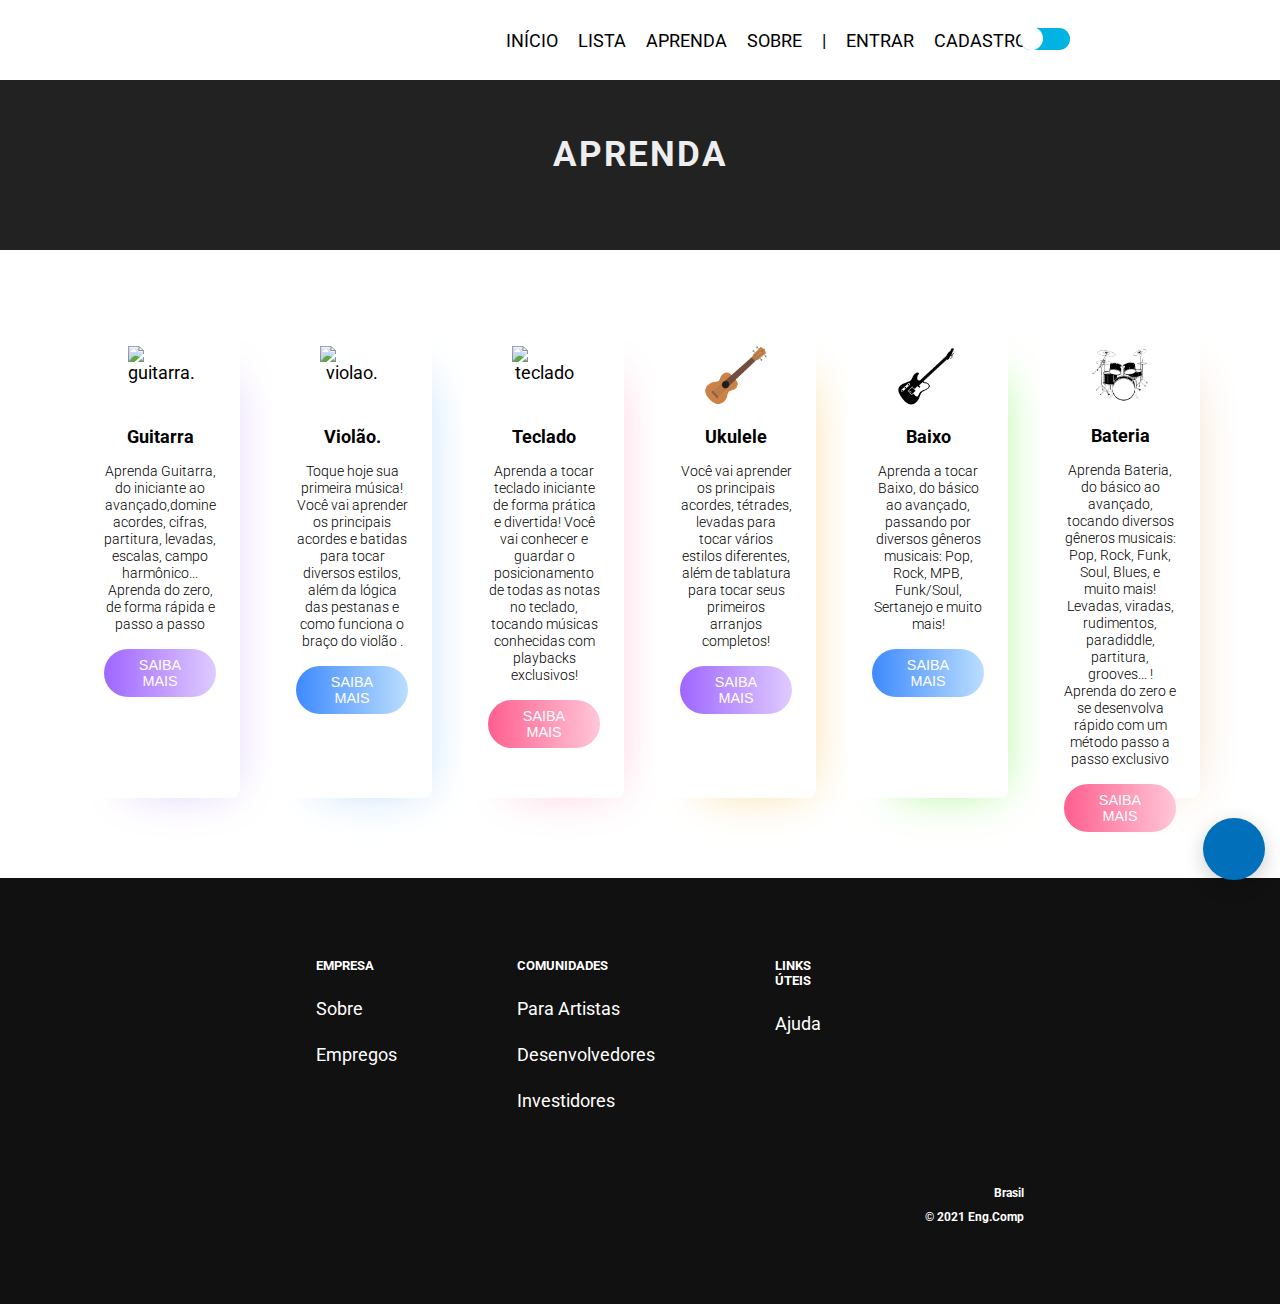
==== commit 77b451f7: "Vinicius Mariano update" ====
--- a/aprenda.html
+++ b/aprenda.html
@@ -38,10 +38,10 @@
             </ul>
         </div>
     </nav>
-
-    <div class="textaprenda-container">
-        <h2>Aprenda</h2>
-    </div>
+    
+    <section id="features-aprenda">
+        <div class="headline-aprenda">Aprenda</div>
+    </section>
 
     <main class="cards">
         <section class="card guitarra">
@@ -94,16 +94,39 @@
         </section>
     </main>
 
- 	<!-- Acessi -->   
-    <div class="fabACESS"  ontouchstart="">
-        <button class="main" >
-            <i class="fas fa-universal-access fa-2x"></i>
-        </button>
-        <ul>
-          <li>
-            <button id="opcao1">
-            </button>
-          </li>
+<!-- Acessi -->
+    <!-- Vlibras -->
+    <div vw class="enabled">
+        <div vw-access-button class="active"></div>
+        <div vw-plugin-wrapper>
+          <div class="vw-plugin-top-wrapper"></div>
+        </div>
+      </div>
+
+     <div class="fab-container">
+        <div class="fab fab-icon-holder">
+            <i class="fas fa-low-vision fa-5x"></i>
+        </div>
+
+        <ul class="fab-options">
+            <li>
+                <span class="fab-label">Aumentar Fonte</span>
+                <div class="fab-icon-holder">
+                    <i class="fas fa-chevron-circle-up" onClick="fonte('a');"></i>
+                </div>
+            </li>
+            <li>
+                <span class="fab-label">Fonte Normal</span>
+                <div class="fab-icon-holder">
+                    <i class="fas fa-equals" onClick="fonte('n');" title="Normal"></i> 
+                </div>
+            </li>
+            <li>
+                <span class="fab-label">Diminuir Fonte</span>
+                <div class="fab-icon-holder">
+                    <i class="fas fa-chevron-circle-down" onClick="fonte('d');"></i>
+                </div>
+            </li>
         </ul>
     </div>
 
@@ -170,6 +193,13 @@
     <script src="js/main.js"></script>
     <!-- Slider -->
     <script src="js/slider.js"></script>
+    <!-- Dark mode -->
+    <script src="js/darkmode.js"></script>
+    <!-- Vlibras -->
+    <script src="https://vlibras.gov.br/app/vlibras-plugin.js"></script>
+    <script>
+        new window.VLibras.Widget('https://vlibras.gov.br/app');
+    </script>
 </body>
 
 </html>
--- a/css/style.css
+++ b/css/style.css
@@ -5,151 +5,388 @@
     padding: 0;
     margin: 0;
 }
-[data-theme='dark'] {
-    --primary-color: rgb(150, 65, 255);
-    --primary-variant: #6c63ff;
-    --secondary-color: #03dac5;
-    --on-primary: #000;
-    --on-background: rgba(255, 255, 255, 0.9);
-    --on-background-alt: rgba(255, 255, 255, 0.7);
-    --background: #121212;
-}
-  
 html {
     box-sizing: border-box;
     scroll-behavior: smooth;
 }
-  
-
-body {
+body{
+    background-color: var(--color-background);
+    font-size: 18px;
     font-family: 'Roboto', sans-serif;
 }
 
 a {
     text-decoration: none;
-    color: inherit;
-}
-
+    color: var(--a-color);
+}
+:root {
+    /* Cores dos elementos */
+    --color-background-goalssobre: white;
+    --radial50-color: black;
+    --cardsLista-letra: black;
+    --cardlistamain-bg: white;
+    --letrasaprenda-color: black;
+    --backgroundcoloraprenda-color: #fff;
+    --headline-color:black;
+    --color-goals-items: black;
+    --a-color: #000000;
+    --btn-class-color: #eee;
+    --navbar-color: #eee;
+    --navbar-items-color: #111;
+    --navbar-brand-color: #FFF;
+    --navbar-brand-hover-color: #FFF;
+    --features-color: #eee;
+    --features-aprenda-color: #eee;
+    --footer-color: white;
+    --footer-menu-item-hover-color: #fff;
+    --footer-content-menu-p-color: #919496;
+    --socials-i-hover-color: #fff;
+    --footer-info-color: #919496;
+    --footer-info-hover-color: #ffff;
+    --footer-country-p-hover-color: #fff;
+    --btns-color: #fff;
+    --btns-hover-color: #000;
+    --fabacess-btn-color: white;
+    --fa-chevron-circle-up-color: #0077b6;
+    --main-cards-sec-card-btn-color: #fff;
+    --title-primary-color: #fff;
+    --title-second-color: #111;
+    --description-primary-color: #fff;
+    --description-second-color: #111;
+    --btncadastro-color: #fff;
+    --btn-primarycadastro-hover: #111;
+    --btn-secondcadastro-hover: #111;
+    --link-social-media-hover-color: #fff;
+    --link-social-media-hover-border-color: #58af9b;
+    --item-social-media-color: #95a5a6;
+    --item-social-media-border-color: #bdc3c7; 
+    --icon-modify-color: #7f8c8d;
+    --pasword-color: #34495e;
+    --main-cardsLista-sec-card-btn-color: #fff;
+    --balls-div-border-color: #fff;
+
+    /* Cores dos Backgrounds */
+    --color-background-goals:white;
+    --color-background:white;
+    --btn-bg: #111;
+    --btn-hover-bg: #000;
+    --navbar-bg: #fff;
+    --features-bg: #222;
+    --features-aprenda-bg: #222;
+    --feature-bg: #333;
+    --footer-bg: #111;
+    --balls-div-hover: #000;
+    --videoAtual-bg: #fff;
+    --fabacess-btn-bg-color: #fff;
+    --fabacess-btn-main-bg-color: #0077b6;
+    --fabacess-ul-li-label-bg-color: white;
+    --fabacess-btn-main-focus-bg-color: #0077b6;
+    --main-cards-sec-card-bg-color: white;
+    
+    /*Gradiente dos cards */
+    --card-guitarra-primeiroGradient-bg-color: #9F66FF;
+    --card-guitarra-segundoGradient-bg-color: #DFCBFF;
+
+    --card-violao-primeiroGradient-bg-color: #3E8AFF;
+    --card-violao-segundoGradient-bg-color: #BBDEFF;
+
+    --card-teclado-primeiroGradient-bg-color: #FE5F8F;
+    --card-teclado-segundoGradient-bg-color: #FFC7D9;
+
+    --card-ukulele-primeiroGradient-bg-color: #9F66FF;
+    --card-ukulele-segundoGradient-bg-color: #DFCBFF;
+
+    --card-baixo-primeiroGradient-bg-color: #3E8AFF;
+    --card-baixo-segundoGradient-bg-color: #BBDEFF;
+
+    --card-bateria-primeiroGradient-bg-color: #FE5F8F;
+    --card-bateria-segundoGradient-bg-color: #FFC7D9;
+
+    --cardLista-guitarra-primeiroGradient-bg-color: #9F66FF;
+    --cardLista-guitarra-segundoGradient-bg-color: #DFCBFF;
+
+    /* Box shadows */
+    --card-guitarra-box-shadow-color: #DBC4FF;
+    --card-violao-box-shadow-color: #AFD6FF;
+    --card-teclado-box-shadow-color: #FFC1D5;
+    --card-ukulele-box-shadow-color: #fad389;
+    --card-baixo-box-shadow-color: #9cf47c;
+    --card-bateria-box-shadow-color: #f2d3ba;
+
+    --cardLista-guitarra-box-shadow-color: #DBC4FF;
+
+
+    --containercadrastro-bg-color: #2e2e2e; 
+    --content-bg-color: #fff;
+    --content-before-bg-color: #9c9c9c;
+    --btn-primarycadastro-bg-color: #111;
+    --btn-primarycadastro-border-color: #111;
+    --btn-primarycadastro-hover-bg-color: #fff;
+    --btn-secondCadastro-bg-color: #111;
+    --btn-secondcadastro-border-color: #111;
+    --btn-secondcadastro-hover-bg-color: #fff;
+    --btn-secondcadastro-hover-border-color: #111;
+    --link-social-media-hover-bg-color: #58af9b;
+    --form-input-bg-color: #ecf0f1;
+    --label-input-bg-color: #ecf0f1;
+    --cardsLista-sec-card-bg-color: white;
+    --slider-bg-color: #00b3e3;
+    --slider-before: #fff;
+
+    /*Dark mode btn*/
+    --primary-color: #302AE6;
+    --secondary-color: #536390;
+    --font-color: #424242;
+    --bg-color: #fff;
+    --heading-color: #292922;
+}
+
+[data-theme='dark'] {
+   /* Cores dos elementos */
+   --color-background-goalssobre: #1c1c1c;
+   --radial50-color: white;
+   --cardsLista-letra: white;
+   --cardlistamain-bg: #1c1c1c;
+   --letrasaprenda-color: #fff;
+   --headline-color:white;
+   --color-goals-items: white;
+   --a-color: #FFF;
+   --btn-class-color: #eee;
+   --navbar-color: #111;
+   --navbar-items-color: #FFF;
+   --navbar-brand-color: #FFF;
+   --navbar-brand-hover-color: #FFF;
+   --features-color: #eee;
+   --features-aprenda-color: #eee;
+   --footer-color: white;
+   --footer-menu-item-hover-color: #fff;
+   --footer-content-menu-p-color: #919496;
+   --socials-i-hover-color: #fff;
+   --footer-info-color: #919496;
+   --footer-info-hover-color: #ffff;
+   --footer-country-p-hover-color: #fff;
+   --btns-color: #fff;
+   --btns-hover-color: #FFF;
+   --fabacess-btn-color: white;
+   --fa-chevron-circle-up-color: #0077b6;
+   --main-cards-sec-card-btn-color: #fff;
+   --title-primary-color: #fff;
+   --title-second-color: #111;
+   --description-primary-color: #fff;
+   --description-second-color: #111;
+   --btncadastro-color: #fff;
+   --btn-primarycadastro-hover: #111;
+   --btn-secondcadastro-hover: #111;
+   --link-social-media-hover-color: #fff;
+   --link-social-media-hover-border-color: #58af9b;
+   --item-social-media-color: #95a5a6;
+   --item-social-media-border-color: #bdc3c7; 
+   --icon-modify-color: #7f8c8d;
+   --pasword-color: #34495e;
+   --main-cardsLista-sec-card-btn-color: #111;
+   --balls-div-border-color: #fff;
+
+   /* Cores dos Backgrounds */
+   --backgroundcoloraprenda-color: #1c1c1c;
+   --color-background-goals:#1c1c1c;
+   --color-background:#1c1c1c;
+   --btn-bg: #111;
+   --btn-hover-bg: #000;
+   --navbar-bg: #111;
+   --features-bg: #222;
+   --features-aprenda-bg: #222222;
+   --feature-bg: #333;
+   --footer-bg: #111;
+   --balls-div-hover: #000;
+   --videoAtual-bg: #fff;
+   --fabacess-btn-bg-color: #fff;
+   --fabacess-btn-main-bg-color: #0077b6;
+   --fabacess-ul-li-label-bg-color: white;
+   --fabacess-btn-main-focus-bg-color: #0077b6;
+   --main-cards-sec-card-bg-color: #111;
+   
+   /*Gradiente dos cards */
+   --card-guitarra-primeiroGradient-bg-color: #9F66FF;
+   --card-guitarra-segundoGradient-bg-color: #DFCBFF;
+
+   --card-violao-primeiroGradient-bg-color: #3E8AFF;
+   --card-violao-segundoGradient-bg-color: #BBDEFF;
+
+   --card-teclado-primeiroGradient-bg-color: #FE5F8F;
+   --card-teclado-segundoGradient-bg-color: #FFC7D9;
+
+   --card-ukulele-primeiroGradient-bg-color: #9F66FF;
+   --card-ukulele-segundoGradient-bg-color: #DFCBFF;
+
+   --card-baixo-primeiroGradient-bg-color: #3E8AFF;
+   --card-baixo-segundoGradient-bg-color: #BBDEFF;
+
+   --card-bateria-primeiroGradient-bg-color: #FE5F8F;
+   --card-bateria-segundoGradient-bg-color: #FFC7D9;
+
+   --cardLista-guitarra-primeiroGradient-bg-color: #9F66FF;
+   --cardLista-guitarra-segundoGradient-bg-color: #DFCBFF;
+
+   /* Box shadows */
+   --card-guitarra-box-shadow-color: #DBC4FF;
+   --card-violao-box-shadow-color: #AFD6FF;
+   --card-teclado-box-shadow-color: #FFC1D5;
+   --card-ukulele-box-shadow-color: #fad389;
+   --card-baixo-box-shadow-color: #9cf47c;
+   --card-bateria-box-shadow-color: #f2d3ba;
+
+   --cardLista-guitarra-box-shadow-color: #DBC4FF;
+
+
+   --containercadrastro-bg-color: #2e2e2e; 
+   --content-bg-color: #fff;
+   --content-before-bg-color: #9c9c9c;
+   --btn-primarycadastro-bg-color: #111;
+   --btn-primarycadastro-border-color: #111;
+   --btn-primarycadastro-hover-bg-color: #fff;
+   --btn-secondCadastro-bg-color: #111;
+   --btn-secondcadastro-border-color: #111;
+   --btn-secondcadastro-hover-bg-color: #fff;
+   --btn-secondcadastro-hover-border-color: #111;
+   --link-social-media-hover-bg-color: #58af9b;
+   --form-input-bg-color: #ecf0f1;
+   --label-input-bg-color: #ecf0f1;
+   --cardsLista-sec-card-bg-color: white;
+   --slider-bg-color: #00b3e3;
+   --slider-before: #fff;
+
+   /*Dark mode btn*/
+   --primary-color: #302AE6;
+   --secondary-color: #536390;
+   --font-color: #424242;
+   --bg-color: #fff;
+   --heading-color: #292922;
+}
 
 .btn {
     display: inline-block;
     padding: 15px 60px;
     font-size: 1.1rem;
     text-transform: uppercase;
-    background: #111;
-    color: #eee;
+    background: var(--btn-bg);
+    color: var(--btn-class-color);
     border-radius: 5px;
     transition: background 500ms ease;
 }
 
 .btn:hover {
     cursor: pointer;
-    background: #000;
+    background: var(--btn-hover-bg);
 }
 
 .headline {
+    font-size: 35px;
+    text-transform: uppercase;
+    font-weight: bold;
+    text-align: center;
+    padding-bottom: 50px;
+    letter-spacing: 2px;
+    color: var(--headline-color);
+}
+.headline-sobre {
+    font-size: 35px;
+    text-transform: uppercase;
+    font-weight: bold;
+    text-align: center;
+    padding-bottom: 25px;
+    letter-spacing: 2px;
+    margin-top: 5%;
+    padding-top: 25px;
+}
+.headline-aprenda {
+    font-size: 35px;
+    text-transform: uppercase;
+    font-weight: bold;
+    text-align: center;
+    padding-bottom: 25px;
+    letter-spacing: 2px;
+    margin-top: 5%;
+    padding-top: 25px;
+}
+.headline-lista {
+    font-size: 35px;
+    text-transform: uppercase;
+    font-weight: bold;
+    text-align: center;
+    padding-bottom: 25px;
+    letter-spacing: 2px;
+    margin-top: 5%;
+    padding-top: 25px;
+}
+/* Navbar */
+
+#navbar {
+    width: 100%;
+    background: var(--navbar-bg);
+    color: var(--navbar-color);
+    height: 80px;
+    position: absolute;
+}
+
+#navbar-container {
+    width: 80%;
+    height: 100%;
+    margin: auto;
+    display: flex;
+    justify-content: space-between;
+    align-items: center;
+}
+
+.logo {
+	height: 50px;
+	width: auto;
+}
+
+#navbar-items {
+    display: flex;
+    list-style: none;
+    text-transform: uppercase;
+    color: var(--navbar-items-color);
+    margin-right: 115px;
+
+}
+
+#navbar-items li {
+    padding: 10px;
+}
+.navbar-brand {
+    padding: 0;
+    color: var(--navbar-brand-color);
+}
+  
+.navbar-brand:hover {
+    color: var(--navbar-brand-hover-color);
+}
+
+/* About */
+#features {
+    width: 100%;
+    background: var(--features-bg);
+    color: var(--features-color);
+    padding: 50px;
+    margin-top: 115px;/*mexer aqui*/
+
+}
+.headline-f{
     font-size: 2.2rem;
     text-transform: uppercase;
     font-weight: bold;
     text-align: center;
     padding-bottom: 50px;
     letter-spacing: 2px;
-}
-
-/* Navbar */
-
-#navbar {
+    color: white;
+}
+#features-aprenda {
     width: 100%;
-    background: #fff ;
-    color: #eee;
-    height: 80px;
-    position: fixed;
-}
-
-#navbar-container {
-    width: 80%;
-    height: 100%;
-    margin: auto;
-    display: flex;
-    justify-content: space-between;
-    align-items: center;
-}
-
-.logo {
-	height: 50px;
-	width: auto;
-}
-
-#navbar-items {
-    display: flex;
-    list-style: none;
-    text-transform: uppercase;
-    color: #111;
-    margin-right: 115px;
-
-}
-
-#navbar-items li {
-    padding: 10px;
-}
-.navbar-brand {
-    padding: 0;
-    color: #FFF;
-}
-  
-.navbar-brand:hover {
-    color: #FFF;
-}
-
-/* Navbar Aprenda */
-#navbarAprenda {
-    width: 100%;
-    background: #fff ;
-    color: #eee;
-    height: 80px;
-}
-
-#navbarAprenda-container {
-    width: 80%;
-    height: 100%;
-    margin: auto;
-    display: flex;
-    justify-content: space-between;
-    align-items: center;
-}
-
-.logo {
-	height: 50px;
-	width: auto;
-}
-
-#navbarAprenda-items {
-    display: flex;
-    list-style: none;
-    text-transform: uppercase;
-    color: #111;
-
-}
-
-#navbarAprenda-items li {
-    padding: 10px;
-}
-.navbarAprenda-brand {
-    padding: 0;
-    color: #FFF;
-}
-  
-.navbarAprenda-brand:hover {
-    color: #FFF;
-}
-
-/* About */
-#features {
-    width: 100%;
-    background: #222;
-    color: #eee;
+    background: var(--features-aprenda-bg);
+    color: var(--features-aprenda-color);
     padding: 50px;
-    margin-top: 115px;/*mexer aqui*/
+    margin-top: 0px;/*mexer aqui*/
 
 }
 
@@ -163,7 +400,7 @@
 
 .feature {
     flex-direction: column;
-    background: #333;
+    background: var(--feature-bg);
     padding: 20px;
     border-radius: 5px;
 }
@@ -177,31 +414,58 @@
 #goals {
     width: 100%;
     padding: 50px;
+    background-color: var(--color-background-goals);
 }
 
 #goals-container {
     display: flex;
     justify-content: center;
     align-items: center;
+    
+}
+
+#goals-sobre {
+    width: 100%;
+    padding-top: 15px;
+    padding-bottom: 15px;
+    background-color: var(--color-background-goalssobre);
+
+}
+#goals-container-sobre {
+    display: flex;
+    justify-content: left;
+    align-items: left;
+    
 }
 
 #items {
     width: 650px;
+    
 }
 
 #items .item {
+    color: var(--color-goals-items);
     display: flex;
     padding: 10px;
     margin: 15px 0;
-    font-size: 1.2rem;
-}
-
+    font-size: 19.2px;
+}
+
+#items-sobre {
+    width: 650px;
+}
+
+#items-sobre .item-sobre {
+    top: 308px;
+    position: absolute;
+    margin-left: 1100px;
+}
 
 
 /* Footer */
 #footer {
-	background: #111;
-	color: white;
+	background: var(--footer-bg);
+	color: var(--footer-color);
 	padding: 80px 0;
 }
 
@@ -223,14 +487,14 @@
 }
 
 #footer .footer-content .footer-menu .footer-menu-item:hover {
-	color: #fff;
+	color: var(--footer-menu-item-hover-color);
 	cursor: pointer;
 }
 
 #footer .footer-content .footer-menu p {
 	font-weight: bold;
 	text-transform: uppercase;
-	color: #919496;
+	color: var(--footer-content-menu-p);
 	font-size: 0.8rem;
 }
 
@@ -246,7 +510,7 @@
 }
 
 .socials i:hover {
-	color: #fff;
+	color: var(--socials-i-hover);
 	cursor: pointer;
 }
 
@@ -258,7 +522,7 @@
 	width: 60%;
 	margin: auto;
 	font-weight: bold;
-	color: #919496;
+	color: var(--footer-info);
 	font-size: 0.75rem;
 	padding-top: 50px;
 }
@@ -274,7 +538,7 @@
 }
 
 .footer-info .footer-info-items .footer-info-item:hover {
-	color: #ffff;
+	color: var(--footer-info-hover-color);
 	cursor: pointer;
 }
 
@@ -290,7 +554,7 @@
 }
 
 .footer-info .rights .country p:hover {
-	color: #fff;
+	color: var(--footer-country-p-hover-color);
 	cursor: pointer;
 }
 
@@ -322,7 +586,7 @@
 }
 .btns{
     position: absolute;
-    color: #fff;
+    color: var(--btns-color);
     padding: 10px;
     text-align: center;
     display: flex;
@@ -335,7 +599,7 @@
 }
 .btns:hover{
     transform: scale(1.5);
-    color: #000;
+    color: var(--btns-hover-color);
 }
 #voltar{
     top: 38%;
@@ -350,28 +614,28 @@
     width: 1900px;
     display: flex;
     justify-content: center;
-    margin-top: -40px;
+    margin-top: -1415px;
 }
 .balls div{
     transition: all 0.4s;
-    border: 3px solid #fff;
+    border: 3px solid var(--balls-div-border-color);
     padding: 5px;
     border-radius: 50%;
     margin-right: 15px;
     cursor: pointer;
 }
 .balls div:hover{
-    background-color: #000;
+    background-color: var(--balls-div-hover);
 }
 .videoAtual{
     transition: all 0.4s;
-    background: #fff;
+    background: var(--videoAtual-bg);
 }
 /* Text Aprenda*/
 
 
 .textaprenda-container {
-    position: relative;
+    position: absolute;
     z-index: 1;
     text-align: left;
     margin-left: 125px;
@@ -379,118 +643,126 @@
 
 .textaprenda-container h2 {
     font-family: arial, sans-serif;
-    padding-top: 40px;
+    margin-top: 25%;
+    margin-bottom: 30%;
     text-transform: uppercase;
 	font-size: 3rem;
 }
 
  /* Acess*/
-.fabACESS{
+ h1 {
+	display: flex;
+	align-items: center;
+	justify-content: center;
+
+	font-size: 3em;
+	color: #444444;
+
+	height: 100vh;
+}
+
+.fab-container {
+	position: fixed;
+	bottom: 20px;
+	z-index: 999;
+    right: 15px;
+	cursor: pointer;
+}
+
+
+.fab-icon-holder {
+	width: 62px;
+	height: 62px;
+	border-radius: 100%;
+	background: #016fb9;
+
+	box-shadow: 0 6px 20px rgba(0,0,0,0.2);
+}
+
+.fab-icon-holder:hover{
+	opacity: 0.8;
+}
+
+
+.fab-icon-holder i {
+	display: flex;
+	align-items: center;
+	justify-content: center;
+
+	height: 100%;
+	font-size: 40px;
+	color: #ffffff;
+}
+
+
+
+.fab-options {
+	list-style-type: none;
+	margin: 0;
+
+	position: absolute;
+	bottom: 70px;
+	right: -5px;
+    font-size: 40px;
+
+
+	opacity: 0;
+
+	transition: all 0.3s ease;
+	transform: scale(0);
+	transform-origin: 85% bottom;
+}
+
+.fab:hover + .fab-options, .fab-options:hover {
+	opacity: 1;
+	transform: scale(1);
+}
+
+.fab-options li {
+	display: flex;
+	justify-content: flex-end;
+	padding: 5px;
+}
+
+.fab-label {
+	padding: 2px 5px;
+	align-self: center;
+	user-select: none;
+	white-space: nowrap;
+	border-radius: 3px;
+	font-size: 16px;
+	background: #666666;
+	color: #ffffff;
+	box-shadow: 0 6px 20px rgba(0,0,0,0.2);
+	margin-right: 10px;
+}
+
+
+/*Voltar topo*/
+.fa-chevron-circle-up{
+    color: var(--fa-chevron-circle-up-color);
+}
+.topoB{
+    bottom: 20px;
     position: fixed;
-    bottom:10px;
-    right:10px;
-  }
-  
-  .fabACESS button{
-    cursor: pointer;
-    width: 250px;
-    height: 300px;
-    background-color: #fff;
-    border: none;
-    box-shadow: 0 1px 5px rgba(0,0,0,.4);
-    font-size: 24px;
-    color: white;
-      
-    -webkit-transition: .2s ease-out;
-    -moz-transition: .2s ease-out;
-    transition: .2s ease-out;
-  }
-  
-  .fabACESS button.main{
-    position: absolute;
-    width: 65px;
-    height: 65px;
-    border-radius: 32px;
-    background-color: #0077b6;
-    right: 0;
-    bottom: 0;
-    z-index: 20;
-  }
-
-  
-  .fabACESS ul{
-    position:absolute;
-    bottom: 0;
-    right: 0;
-    padding:0;
-    padding-right:5px;
-    margin:0;
-    list-style:none;
-    z-index:10;
-    
-    -webkit-transition: .2s ease-out;
-    -moz-transition: .2s ease-out;
-    transition: .2s ease-out;
-  }
-  
-  .fabACESS ul li{
-    display: flex;
-    justify-content: flex-start;
-    position: relative;
-    margin-bottom: -10%;
-    opacity: 0;
-    
-    -webkit-transition: .3s ease-out;
-    -moz-transition: .3s ease-out;
-    transition: .3s ease-out;
-  }
-  
-  .fabACESS ul li label{
-    margin-right:10px;
-    white-space: nowrap;
-    display: block;
-    margin-top: 10px;
-    padding: 5px 8px;
-    background-color: white;
-    box-shadow: 0 1px 3px rgba(0,0,0,.2);
-    border-radius:3px;
-    height: 20px;
-    font-size: 18px;
-    pointer-events: none;
-    opacity:0;
-    
-    -webkit-transition: .2s ease-out;
-    -moz-transition: .2s ease-out;
-    transition: .2s ease-out;
-  }
-  
-  .fabACESS button.main:active,
-  .fabACESS button.main:focus{
-    outline: none;
-    background-color: #0077b6;
-    box-shadow: 0 3px 8px rgba(0,0,0,.5);
-   }
-   
-  
-  .fabACESS button.main:active + ul,
-  .fabACESS button.main:focus + ul{
-    bottom: 70px;
-  }
-  
-  .fabACESS button.main:active + ul li,
-  .fabACESS button.main:focus + ul li{
-    margin-bottom: 10px;
-    opacity: 1;
-  }
-  
-  .fabACESS button.main:active + ul li:hover label,
-  .fabACESS button.main:focus + ul li:hover label{
-    opacity: 1;
+    right: -500px;
+    display: flex;
+    justify-content: center;
+    align-items: center;
+    transition: .4s all;
+}
+
+.show-button .topoB{
+    right: 85px;
+    transition: .4s all;
+}
+
 /*Cards*/
-}
+
   main.cards {
     display: flex;
     padding: 80px;
+    background-color: var(--backgroundcoloraprenda-color);
 }
 
 main.cards section.card {
@@ -498,7 +770,7 @@
     flex-direction: column;
     align-items: center;
     text-align: center;
-    background: white;
+    background: var(--main-cards-sec-card-bg-color);
     padding: 1rem 1.5rem;
     border-radius: 8px;
     max-height: 468px;
@@ -521,6 +793,7 @@
 main.cards section.card h3 {
     font-size: 100%;
     margin: 16px 0;
+    color: var(--letrasaprenda-color);
 }
 
 main.cards section.card span {
@@ -528,6 +801,7 @@
     max-width: 240px;
     font-size: 80%;
     margin-bottom: 16px;
+    color: var(--letrasaprenda-color);
 }
 
 main.cards section.card button {
@@ -538,50 +812,50 @@
     cursor: pointer;
     font-size: 80%;
     font-weight: 500;
-    color: #fff;
+    color: var(--main-cards-sec-card-btn-color);
     margin-bottom: 16px 0;
 }
 
 main.cards section.card.guitarra button {
-    background: linear-gradient(to right, #9F66FF, #DFCBFF);
+    background: linear-gradient(to right, var(--card-guitarra-primeiroGradient-bg-color), var(--card-guitarra-segundoGradient-bg-color));
 }
 main.cards section.card.violao button {
-    background: linear-gradient(to right, #3E8AFF, #BBDEFF);
+    background: linear-gradient(to right, var(--card-violao-primeiroGradient-bg-color), var(--card-violao-segundoGradient-bg-color));
 }
 main.cards section.card.teclado button {
-    background: linear-gradient(to right, #FE5F8F, #FFC7D9);
+    background: linear-gradient(to right, var(--card-teclado-primeiroGradient-bg-color), var(--card-teclado-segundoGradient-bg-color));
 }
 
 main.cards section.card.guitarra {
-    box-shadow: 20px 20px 50px -30px #DBC4FF;
+    box-shadow: 20px 20px 50px -30px var(--card-guitarra-box-shadow-color);
 }
 main.cards section.card.violao {
-    box-shadow: 20px 20px 50px -30px #AFD6FF;
+    box-shadow: 20px 20px 50px -30px var(--card-violao-box-shadow-color);
 }
 main.cards section.card.teclado {
-    box-shadow: 20px 20px 50px -30px #FFC1D5;
+    box-shadow: 20px 20px 50px -30px var(--card-teclado-box-shadow-color);
 }
 
 
 
 main.cards section.card.ukulele button {
-    background: linear-gradient(to right, #9F66FF, #DFCBFF);
+    background: linear-gradient(to right, var(--card-ukulele-primeiroGradient-bg-color), var(--card-ukulele-segundoGradient-bg-color));
 }
 main.cards section.card.baixo button {
-    background: linear-gradient(to right, #3E8AFF, #BBDEFF);
+    background: linear-gradient(to right, var(--card-baixo-primeiroGradient-bg-color), var(--card-baixo-segundoGradient-bg-color));
 }
 main.cards section.card.bateria button {
-    background: linear-gradient(to right, #FE5F8F, #FFC7D9);
+    background: linear-gradient(to right, var(--card-bateria-primeiroGradient-bg-color), var(--card-bateria-segundoGradient-bg-color));
 }
 
 main.cards section.card.ukulele {
-    box-shadow: 20px 20px 50px -30px #fad389;
+    box-shadow: 20px 20px 50px -30px var(--card-ukulele-box-shadow-color);
 }
 main.cards section.card.baixo {
-    box-shadow: 20px 20px 50px -30px #9cf47c;
+    box-shadow: 20px 20px 50px -30px var(--card-baixo-box-shadow-color);
 }
 main.cards section.card.bateria {
-    box-shadow: 20px 20px 50px -30px #f2d3ba;
+    box-shadow: 20px 20px 50px -30px var(--card-bateria-box-shadow-color);
 }
 
 
@@ -614,10 +888,10 @@
     justify-content: center;
     align-items: center;
     height: 100vh;
-    background-color: #2e2e2e;
+    background-color: var(--containercadrastro-bg-color);
 }
 .content {
-    background-color: #fff;
+    background-color: var(--content-bg-color);
     border-radius: 15px;
     width: 1400px;
     height: 80%;
@@ -628,7 +902,7 @@
 .content::before {
     content: "";
     position: absolute;
-    background-color: #9c9c9c;
+    background-color: var(--content-before-bg-color);
     width: 40%;
     height: 100%;
     border-top-left-radius: 15px;
@@ -643,10 +917,10 @@
     text-transform: capitalize;
 }
 .title-primary {
-    color: #fff;
+    color: var(--title-primary-color);
 }
 .title-second {
-    color: #111;
+    color: var(--title-second-color);
 }
 .description {
     font-size: 18px;
@@ -654,15 +928,15 @@
     line-height: 30px;
 }
 .description-primary {
-    color: #fff;
+    color: var(--description-primary-color);
 }
 .description-second {
-    color: #111;
+    color: var(--description-second-color);
 }
 .btnCADASTRO {
     border-radius: 16px;
     text-transform: uppercase;
-    color: #fff;
+    color: var(--btncadastro-color);
     font-size: 12px;
     padding: 10px 55px;
     cursor: pointer;
@@ -673,23 +947,23 @@
     margin-top: 1rem;
 }
 .btn-primaryCADASTRO {
-    background-color: #111;
-    border: 1px solid #111;
+    background-color: var(--btn-primarycadastro-bg-color);
+    border: 1px solid var(--btn-primarycadastro-border-color);
     transition: background-color .5s;
 }
 .btn-primaryCADASTRO:hover {
-    background-color: #fff;
-    color: #111;
+    background-color: --btn-primarycadastro-hover-bg-color;
+    color: var(--btn-primarycadastro-hover);
 }
 .btn-secondCADASTRO {
-    background-color: #111;
-    border: 1px solid #111;
+    background-color: var(--btn-secondCadastro-bg-color);
+    border: 1px solid var(--btn-secondcadastro-border-color);
     transition: background-color .5s;
 }
 .btn-secondCADASTRO:hover {
-    background-color: #fff;
-    border: 1px solid #111;
-    color: #111;
+    background-color: var(--btn-secondcadastro-hover-bg-color);
+    border: 1px solid var(--btn-secondcadastro-hover-border-color);
+    color: var(--btn-secondcadastro-hover);
 }
 .first-content {
     display: flex;
@@ -718,22 +992,22 @@
     transition: background-color .5s;
 }
 .link-social-media:hover .item-social-media{
-    background-color: #58af9b;
-    color: #fff;
-    border-color: #58af9b;
+    background-color: var(--link-social-media-hover-bg-color);
+    color: var(--link-social-media-hover-color);
+    border-color: var(--link-social-media-hover-border-color);
 }
 .list-social-media {
     display: flex;
     list-style-type: none;
 }
 .item-social-media {
-    border: 1px solid #bdc3c7;
+    border: 1px solid var(--item-social-media-border-color);
     border-radius: 50%;
     width: 35px;
     height: 35px;
     line-height: 35px;
     text-align: center;
-    color: #95a5a6;
+    color: var(--item-social-media-color);
 }
 .form {
     display: flex;
@@ -744,17 +1018,17 @@
     height: 45px;
     width: 100%;
     border: none;
-    background-color: #ecf0f1;
+    background-color: var(--form-input-bg-color);
 }
 
 .label-input {
-    background-color: #ecf0f1;
+    background-color: var(--label-input-bg-color);
     display: flex;
     align-items: center;
     margin: 8px;
 }
 .icon-modify {
-    color: #7f8c8d;
+    color: var(--icon-modify-color);
     padding: 0 5px;
 }
 
@@ -773,7 +1047,7 @@
     z-index: -1;
 }
 .password {
-    color: #34495e;
+    color: var(password-color);
     font-size: 14px;
     margin: 15px 0;
     text-align: center;
@@ -1111,9 +1385,10 @@
     }
 }
 main.cardsLista {
-    
-    display: flex;
-    padding: 125px;
+    display: flex;
+    margin-left: 150px;
+    margin-bottom: 50px;
+    background: var(--cardlistamain-bg);
 }
 
 main.cardsLista section.card {
@@ -1122,7 +1397,7 @@
     flex-direction: column;
     align-items: center;
     text-align: center;
-    background: white;
+    background: var(--cardsLista-sec-card-bg);
     padding: 1rem 1.5rem;
     border-radius: 8px;
     max-height: 468px;
@@ -1154,6 +1429,7 @@
 main.cardsLista section.card h3 {
     font-size: 100%;
     margin: 16px 0;
+    color: var(--cardsLista-letra);
 }
 
 main.cardsLista section.card span {
@@ -1161,6 +1437,7 @@
     max-width: 240px;
     font-size: 80%;
     margin-bottom: 16px;
+    color: var(--cardsLista-letra);
 }
 
 main.cardsLista section.card button {
@@ -1171,35 +1448,26 @@
     cursor: pointer;
     font-size: 80%;
     font-weight: 500;
-    color: #fff;
+    color: var(--cardsLista-letra);
     margin-bottom: 16px 0;
 }
 main.cardsLista section.card.guitarra button {
-    background: linear-gradient(to right, #9F66FF, #DFCBFF);
-}
-main.cardsLista section.card.violao button {
-    background: linear-gradient(to right, #3E8AFF, #BBDEFF);
-}
-main.cardsLista section.card.teclado button {
-    background: linear-gradient(to right, #FE5F8F, #FFC7D9);
-}
+    background: linear-gradient(to right, var(--cardLista-guitarra-primeiroGradient-bg-color), var(--cardLista-guitarra-segundoGradient-bg-color));
+}
+
 
 main.cardsLista section.card.guitarra {
-    box-shadow: 20px 20px 50px -30px #DBC4FF;
-    
-}
-main.cardsLista section.card.violao {
-    box-shadow: 20px 20px 50px -30px #AFD6FF;
-}
-main.cardsLista section.card.teclado {
-    box-shadow: 20px 20px 50px -30px #FFC1D5;
-}
+    box-shadow: 20px 20px 50px -30px var(--cardLista-guitarra-box-shadow-color);
+    
+}
+
 
 
 .RadialProgressGuitarra {
     --hue: 220;
     --holesize: 65%;
     --track-bg: hsl(233 34% 92%);
+    color: var(--radial50-color);
     
     block-size: 50vmin;
     inline-size: 50vmin;
@@ -1208,8 +1476,8 @@
     display: grid;
     place-items: center;
     position: relative;
-    font-weight: 700;
-    font-size: max(10vmin, 1.4rem);
+    font-weight: 600;
+    font-size: max(10vmin, 1rem);
     
     &::before {
             content: '';
@@ -1241,7 +1509,7 @@
     display: flex;
     align-items: center;
     z-index: 100;
-    position: fixed;
+    position: absolute;
     right: 210px;
     top: 28px;
   }
@@ -1263,7 +1531,7 @@
     display: none;
   }
   .slider {
-    background: #00b3e3;
+    background: var(--slider-bg-color);
     bottom: 0;
     cursor: pointer;
     left: 0;
@@ -1274,7 +1542,7 @@
   }
   
   .slider::before {
-    background: #fff;
+    background: var(--slider-before);
     bottom: 0.5px;
     content: '';
     height: 23px;
